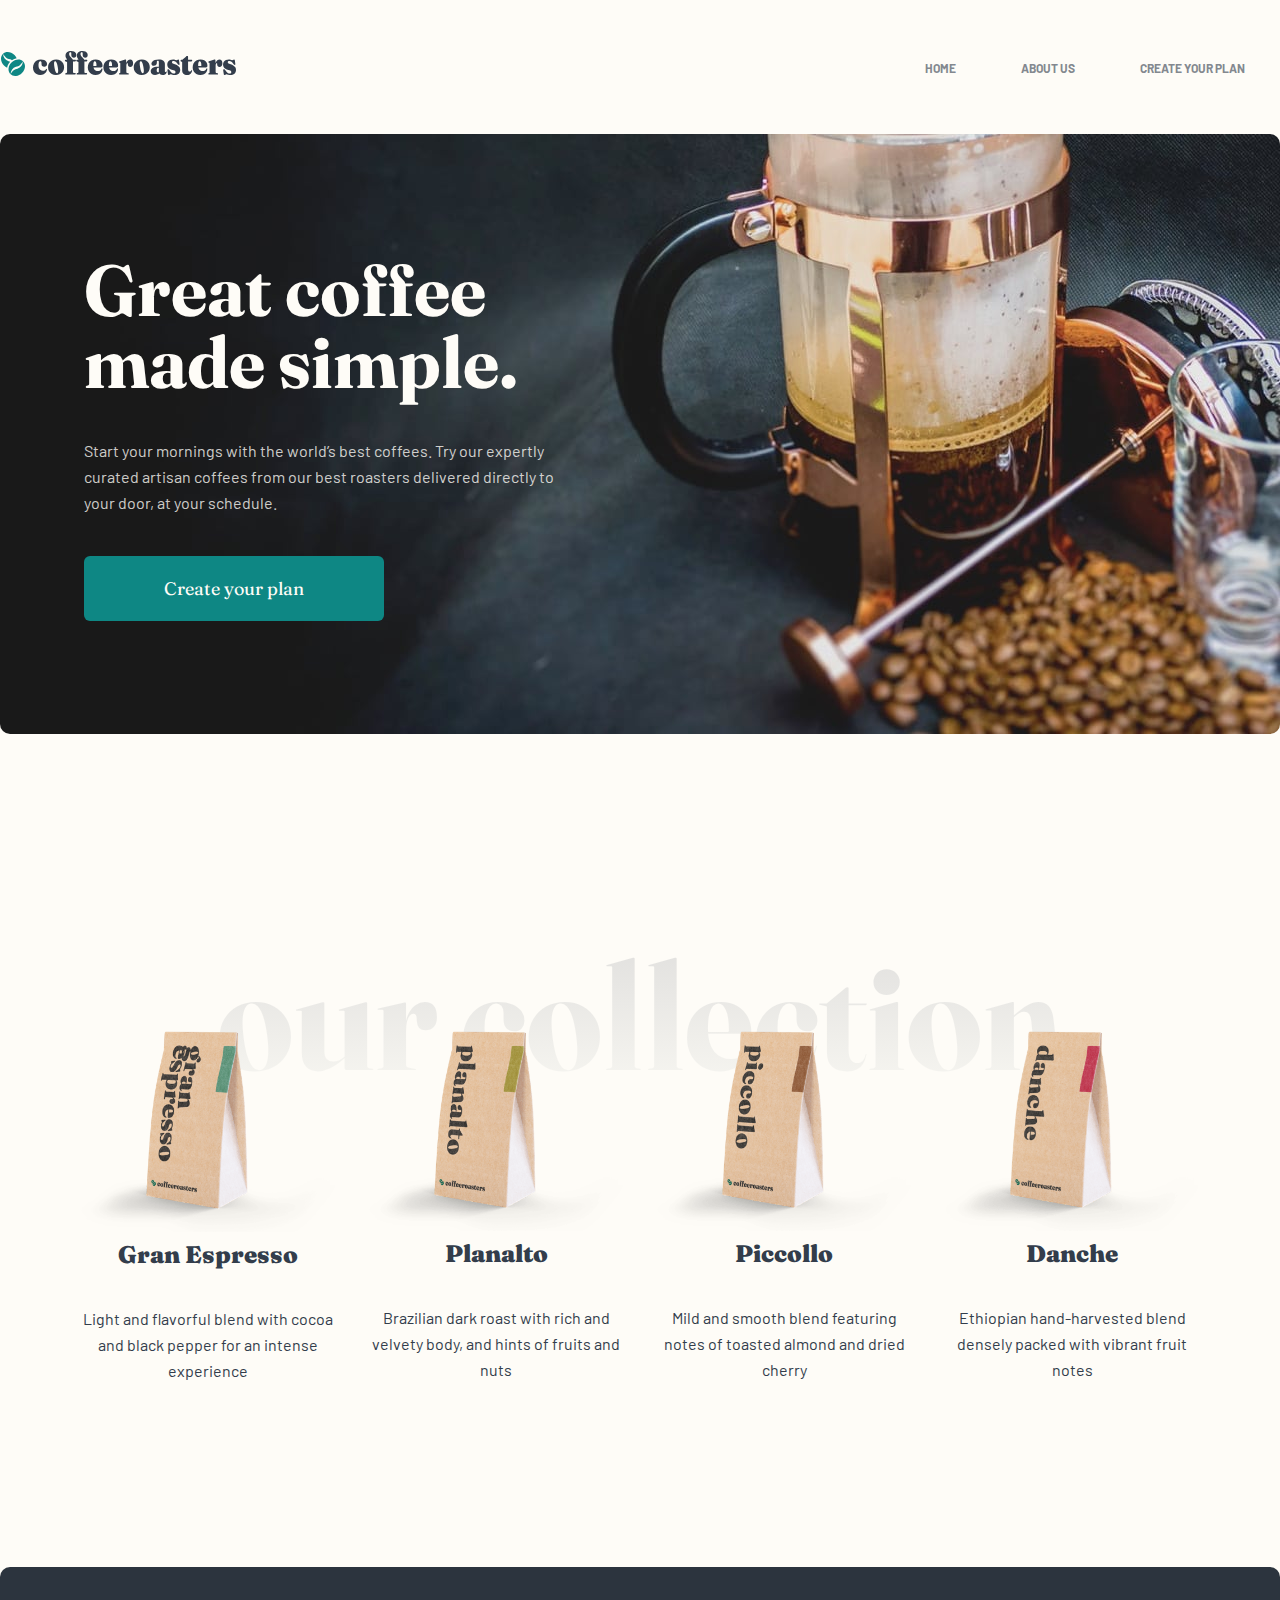
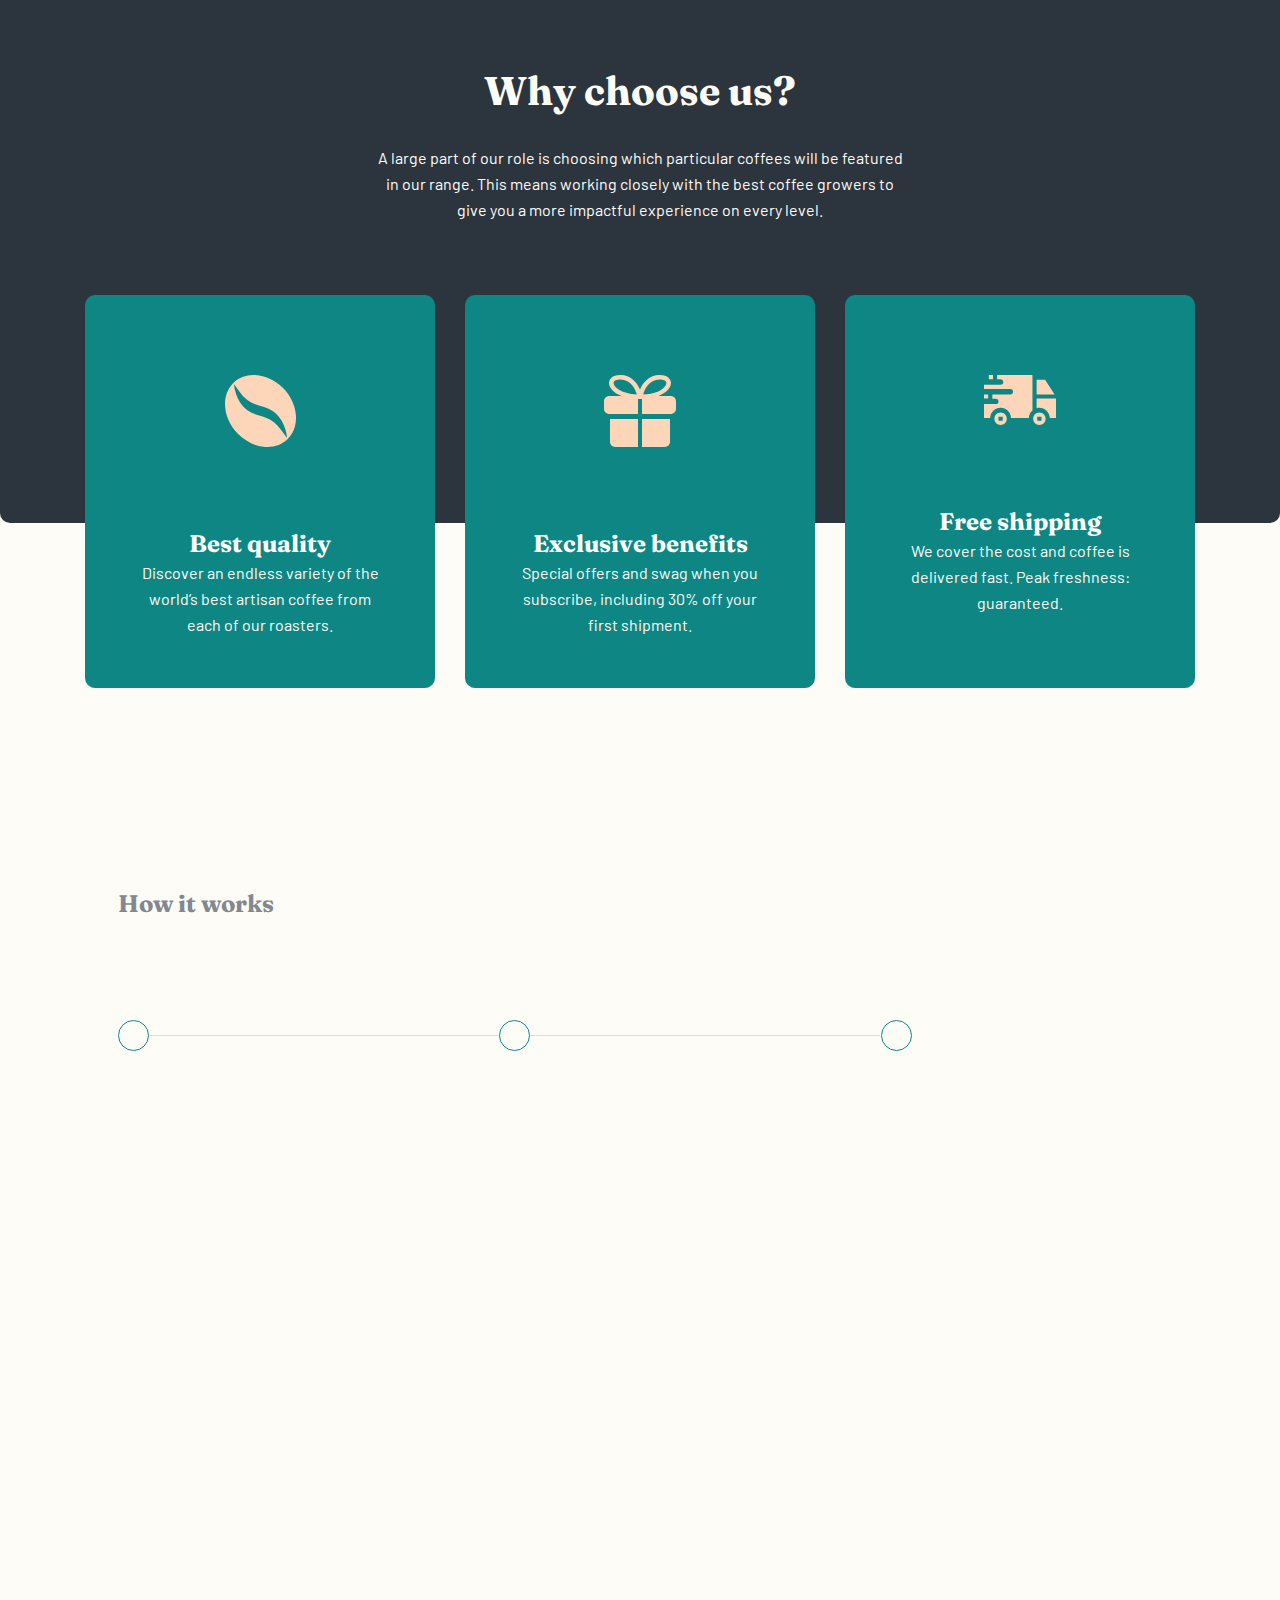
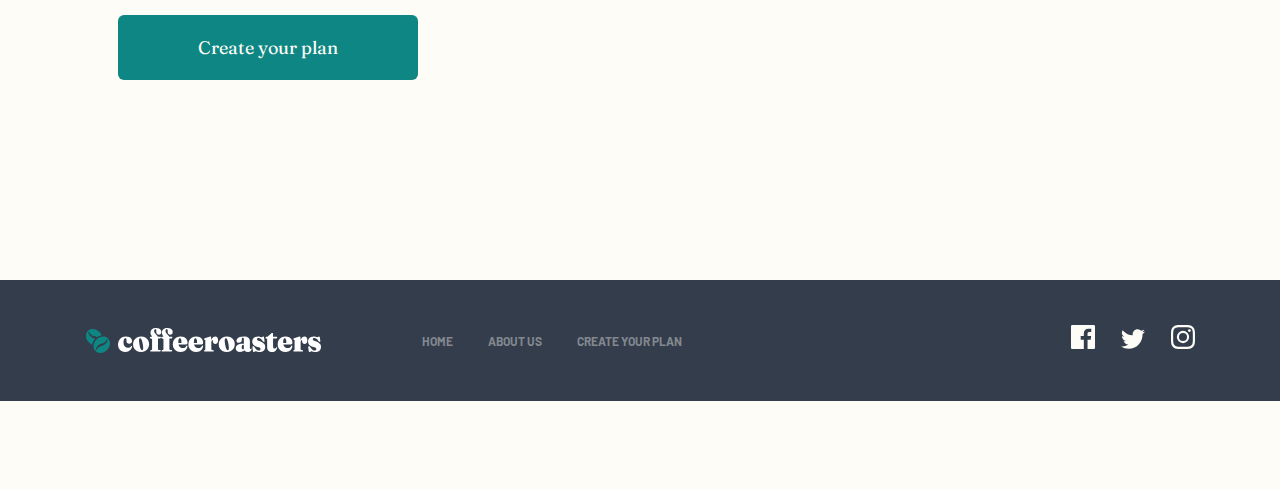
==== index.html @ 11b222bc "convert to sass, add mobile menu" ====
<!DOCTYPE html>
<html lang="en">
  <head>
    <meta charset="UTF-8" />
    <meta name="viewport" content="width=device-width, initial-scale=1.0" />

    <link
      rel="icon"
      type="image/png"
      sizes="32x32"
      href="./assets/favicon-32x32.png"
    />
    <link rel="stylesheet" href="./css/style.css" />
    <link rel="preconnect" href="https://fonts.gstatic.com" />
    <link
      href="https://fonts.googleapis.com/css2?family=Barlow:ital,wght@0,400;0,700;1,400;1,700&family=Fraunces:wght@900&display=swap"
      rel="stylesheet"
    />
    <link href="https://unpkg.com/aos@2.3.1/dist/aos.css" rel="stylesheet">
    <title>Frontend Mentor | Coffeeroasters subscription site</title>
  </head>
  <body>
    <header>
      <div class="container">
        <div class="logo">
          <a href="./index.html"
            ><img src="assets/shared/desktop/logo.svg"
          /></a>
        </div>
        <button class="menu-toggle" role="button" aria-pressed="false"></button>
        <nav>
          <div class="nav-content">
          <ul>
            <li><a href="./index.html">Home</a></li>
            <li><a href="./about.html">About Us</a></li>
            <li><a href="./plan.html">Create Your Plan</a></li>
          </ul>
        </div>
        </nav>
      </div>
    </header>
    <div class="container">
      <section id="home-hero" class="hero">
        <picture>
          <source
            srcset="./assets/home/mobile/image-hero-coffeepress.jpg"
            media="(max-width: 600px)"
          />
          <source
            srcset="./assets/home/tablet/image-hero-coffeepress.jpg"
            media="(max-width: 800px)"
          />
          <img
            src="./assets/home/desktop/image-hero-coffeepress.jpg"
            alt="Coffeepress"
          />
        </picture>
        <div class="caption">
          <h1>Great coffee made simple.</h1>
          <p>
            Start your mornings with the world’s best coffees. Try our expertly
            curated artisan coffees from our best roasters delivered directly to
            your door, at your schedule.
          </p>
          <button>Create your plan</button>
        </div>
      </section>

      <section id="our-collection">
        <div class="container">
        <div class="coffeewrap">
          <h2>Our collection</h2>

        <div class="coffee">
          <img
            src="./assets/home/desktop/image-gran-espresso.png"
            alt="Gran Espresso"
          />
          <h3>Gran Espresso</h3>
          <p>
            <p></p>Light and flavorful blend with cocoa and black pepper for an intense
            experience
          </p>
        </div>
        <div class="coffee">
          <img src="./assets/home/desktop/image-planalto.png" alt="Planalto" />
          <h3>Planalto</h3>
          <p>
            <p>Brazilian dark roast with rich and velvety body, and hints of fruits
            and nuts</p>
          </p>
        </div>
        <div class="coffee">
          <img src="./assets/home/desktop/image-piccollo.png" alt="Piccollo" />
          <h3>Piccollo</h3>
          <p>Mild and smooth blend featuring notes of toasted almond and dried
            cherry</p>
        </div>
        <div class="coffee">
          <img src="./assets/home/desktop/image-danche.png" alt="Danche" />
          <h3>Danche</h3>
          <p>Ethiopian hand-harvested blend densely packed with vibrant
            fruit notes</p>
        </div>
      </div>
      </div>
      </section>

      <section id="why-choose-us">
        <div class="choose-bg">
        <h2>Why choose us?</h2>
        <p>A large part of our role is choosing which
          particular coffees will be featured in our range. This means working closely
          with the best coffee growers to give you a more impactful experience on
          every level.</p>
        </div>
          <div id="choose-boxes">
            <div class="box">
              <img src="./assets/home/desktop/icon-coffee-bean.svg" alt="Best quality">
              <div class="content-box">
              <h3>Best quality</h3>
              <p>Discover an endless variety of the world’s best
                artisan coffee from each of our roasters.</p>
              </div>

            </div>
            <div class="box">
              <img src="./assets/home/desktop/icon-gift.svg" alt="Exclusive benefits">
              <div class="content-box">
              <h3>Exclusive benefits</h3>
              <p>Special offers
                and swag when you subscribe, including 30% off your first shipment.</p>
              </div>
            </div>
            <div class="box">
              <img src="./assets/home/desktop/icon-truck.svg" alt="Free
              shipping">
              <div class="content-box">
              <h3>Free
                shipping</h3>
              <p>We cover the cost and coffee is delivered fast. Peak freshness:
                guaranteed.</p>
              </div>
            </div>
          </div>
      </section>

      <section id="how-it-works">
        <h4>How it works</h4>

        <div id="line-with-dots">
          <div class="dot"></div>
          <div class="dot"></div>
          <div class="dot"></div>
        </div>
        <div class="how-box" data-aos="fade-up"
        data-aos-duration="1000" data-aos-delay="600" data-aos-anchor="#how-it-works" data-aos-anchor-placement="top-bottom">
          <span class="step-num">01</span>
          <h3>Pick your coffee</h3>
          <p>Select from our evolving range
            of artisan coffees. Our beans are ethically sourced and we pay fair prices
            for them. There are new coffees in all profiles every month for you to try
            out.</p>
        </div>
        <div class="how-box" data-aos="fade-up"
        data-aos-duration="1000" data-aos-delay="900" data-aos-anchor="#how-it-works" data-aos-anchor-placement="top-bottom">
          <span class="step-num">02</span>
          <h3>Choose the frequency</h3>
          <p>Customize your order frequency, quantity, even
            your roast style and grind type. Pause, skip or cancel your subscription
            with no commitment through our online portal.</p>
        </div>
        <div class="how-box" data-aos="fade-up"
        data-aos-duration="1000" data-aos-delay="1200" data-aos-anchor="#how-it-works" data-aos-anchor-placement="top-bottom">
          <span class="step-num">03</span>
          <h3>Receive and enjoy!</h3>
          <p>We ship
            your package within 48 hours, freshly roasted. Sit back and enjoy
            award-winning world-class coffees curated to provide a distinct tasting
            experience. 3</p>
        </div>
        <div class="button-row">        
          <button>Create your plan</button>
        </div>
      </section>
    </div>

    <div class="container">
    <footer>
      <img src="./assets/shared/desktop/logo-footer.svg" class="logo" alt="Logo">

      <nav>
        <ul>
          <li><a href="./index.html">Home</a></li>
          <li><a href="./about.html">About Us</a></li>
          <li><a href="./plan.html">Create Your Plan</a></li>
        </ul>
      </nav>

      <div class="social">
        <a href="#"><svg xmlns="http://www.w3.org/2000/svg" width="24" height="24" class="social-img facebook"><path fill="#FEFCF7" d="M22.675 0H1.325C.593 0 0 .593 0 1.325v21.351C0 23.407.593 24 1.325 24H12.82v-9.294H9.692v-3.622h3.128V8.413c0-3.1 1.893-4.788 4.659-4.788 1.325 0 2.463.099 2.795.143v3.24l-1.918.001c-1.504 0-1.795.715-1.795 1.763v2.313h3.587l-.467 3.622h-3.12V24h6.116c.73 0 1.323-.593 1.323-1.325V1.325C24 .593 23.407 0 22.675 0z"/></svg></a>

        <a href="#"><svg xmlns="http://www.w3.org/2000/svg" width="24" height="20" class="social-img twitter"><path fill="#FEFCF7" d="M24 2.557a9.83 9.83 0 01-2.828.775A4.932 4.932 0 0023.337.608a9.864 9.864 0 01-3.127 1.195A4.916 4.916 0 0016.616.248c-3.179 0-5.515 2.966-4.797 6.045A13.978 13.978 0 011.671 1.149a4.93 4.93 0 001.523 6.574 4.903 4.903 0 01-2.229-.616c-.054 2.281 1.581 4.415 3.949 4.89a4.935 4.935 0 01-2.224.084 4.928 4.928 0 004.6 3.419A9.9 9.9 0 010 17.54a13.94 13.94 0 007.548 2.212c9.142 0 14.307-7.721 13.995-14.646A10.025 10.025 0 0024 2.557z"/></svg></a>

        <a href=""><svg xmlns="http://www.w3.org/2000/svg" width="24" height="24" class="social-img instagram"><path fill="#FEFCF7" d="M12 2.163c3.204 0 3.584.012 4.85.07 3.252.148 4.771 1.691 4.919 4.919.058 1.265.069 1.645.069 4.849 0 3.205-.012 3.584-.069 4.849-.149 3.225-1.664 4.771-4.919 4.919-1.266.058-1.644.07-4.85.07-3.204 0-3.584-.012-4.849-.07-3.26-.149-4.771-1.699-4.919-4.92-.058-1.265-.07-1.644-.07-4.849 0-3.204.013-3.583.07-4.849.149-3.227 1.664-4.771 4.919-4.919 1.266-.057 1.645-.069 4.849-.069zM12 0C8.741 0 8.333.014 7.053.072 2.695.272.273 2.69.073 7.052.014 8.333 0 8.741 0 12c0 3.259.014 3.668.072 4.948.2 4.358 2.618 6.78 6.98 6.98C8.333 23.986 8.741 24 12 24c3.259 0 3.668-.014 4.948-.072 4.354-.2 6.782-2.618 6.979-6.98.059-1.28.073-1.689.073-4.948 0-3.259-.014-3.667-.072-4.947-.196-4.354-2.617-6.78-6.979-6.98C15.668.014 15.259 0 12 0zm0 5.838a6.162 6.162 0 100 12.324 6.162 6.162 0 000-12.324zM12 16a4 4 0 110-8 4 4 0 010 8zm6.406-11.845a1.44 1.44 0 100 2.881 1.44 1.44 0 000-2.881z"/></svg></a>
      </div>
    </footer>
    </div>

    <script src="./index.js"></script>
    <script src="https://unpkg.com/aos@2.3.1/dist/aos.js"></script>
    <script>
      AOS.init({
        once: true,
      });
    </script>
  </body>
</html>
---- css/style.css ----
/* COLOURS */
#home-hero {
  display: grid;
  grid-template-columns: 1fr;
  grid-template-rows: 1fr;
  align-items: center;
}

#home-hero h1 {
  margin-bottom: 40px;
}

#home-hero h1,
#home-hero p {
  color: #fefcf7;
}

#home-hero p {
  color: rgba(254, 252, 247, 0.8);
}

#home-hero picture {
  grid-column: 1/-1;
  grid-row: 1/-1;
  max-width: 100%;
}

#home-hero img {
  border-radius: 10px;
  max-width: 100%;
}

#home-hero button {
  margin-top: 40px;
}

#home-hero .caption {
  grid-column: 1/-1;
  grid-row: 1/-1;
  max-width: 50%;
  padding-left: 84px;
  max-width: calc(495px + 84px);
}

#our-collection {
  padding: 200px 0 183px 0;
}

#our-collection h2 {
  text-align: center;
  background-image: linear-gradient(180deg, #e1e0de 0%, #f7f6f1 100%);
  background-size: 100%;
  background-repeat: repeat;
  background-size: 100%;
  -webkit-background-clip: text;
  -webkit-text-fill-color: transparent;
  background-clip: text;
  -moz-text-fill-color: transparent;
  text-transform: lowercase;
  font-size: 150px;
  line-height: 150px;
  grid-column: 1/-1;
  transform: translateY(90px);
  margin-top: -90px;
  z-index: -1;
}

#our-collection .coffeewrap {
  grid-template-columns: repeat(4, minmax(0, 1fr));
  grid-gap: 30px;
  display: grid;
  max-width: 1122px;
  margin: 0 auto;
}

#our-collection .coffee {
  text-align: center;
}

#our-collection .coffee img {
  max-width: 255px;
}

#our-collection .coffee h3 {
  margin-bottom: 35px;
  font-weight: 900;
  font-size: 24px;
  line-height: 32px;
}

#why-choose-us {
  text-align: center;
  color: #fefcf7;
}

#why-choose-us h2 {
  color: #fefcf7;
  line-height: 48px;
  margin-bottom: 30px;
}

#why-choose-us p {
  max-width: 540px;
  margin: 0 auto;
}

#why-choose-us #choose-boxes {
  display: grid;
  grid-template-columns: repeat(3, minmax(0, 1fr));
  grid-gap: 30px;
  text-align: center;
  max-width: 1110px;
  margin: 85px auto 0;
  margin-top: -228px;
  margin-bottom: 200px;
}

#why-choose-us #choose-boxes .box {
  background: #0e8784;
  color: #fefcf7;
  padding: 80px 48px 50px 48px;
  border-radius: 10px;
}

#why-choose-us #choose-boxes .box img {
  margin-bottom: 74px;
}

#why-choose-us #choose-boxes .box h3 {
  font-size: 24px;
  line-height: 32px;
  color: #fff;
}

#why-choose-us .choose-bg {
  background: #2c343e;
  border-radius: 10px;
  padding: 100px 0 300px 0;
}

#how-it-works,
#line-with-dots {
  display: grid;
  grid-template-columns: repeat(3, minmax(0, 1fr));
  grid-gap: 100px;
  max-width: 1045px;
  width: 100%;
  margin: 0 auto;
}

#how-it-works {
  margin-bottom: 200px;
}

#how-it-works h4 {
  grid-column: 1/-1;
  color: #83888f;
}

#how-it-works .step-num {
  color: #fdd6ba;
  font-size: 72px;
  line-height: 72px;
  font-family: "Fraunces", serif;
  margin-bottom: 50px;
  display: block;
}

#how-it-works .button-row {
  grid-column: 1/-1;
}

#how-it-works .how-box h3 {
  padding-right: 30px;
  margin-bottom: 40px;
}

#how-it-works #line-with-dots {
  grid-column: 1/-1;
  position: relative;
}

#how-it-works #line-with-dots::before {
  position: absolute;
  display: block;
  height: 1px;
  width: 73%;
  background: #fdd6ba;
  content: "";
  top: 15px;
}

#how-it-works #line-with-dots .dot {
  height: 31px;
  width: 31px;
  border: 1px solid #0e8784;
  background: #fefcf7;
  border-radius: 50%;
  z-index: 100;
}

@media only screen and (max-width: 768px) {
  #our-collection h2 {
    font-size: 96px;
    line-height: 96px;
  }
  #our-collection .coffeewrap {
    grid-template-columns: 1fr;
  }
  #our-collection .choose-bg {
    padding: 66px 0 294px 0;
    min-height: 573px;
  }
  #why-choose-us #choose-boxes {
    margin-top: -280px;
    margin-bottom: 200px;
    max-width: 573px;
    margin-left: 60px;
    margin-right: 60px;
    grid-template-columns: 1fr;
  }
  #why-choose-us #choose-boxes .box {
    display: grid;
    grid-template-columns: auto 1fr;
    grid-gap: 55px;
    padding: 45px 70px 40px 70px;
    place-items: center;
  }
  #why-choose-us #choose-boxes .box img {
    margin-bottom: 0;
  }
  #why-choose-us #choose-boxes .box .content-box {
    text-align: left;
  }
  #how-it-works,
  #line-with-dots {
    grid-gap: 21px;
  }
}

@media only screen and (max-width: 600px) {
  #how-it-works {
    grid-template-columns: 1fr;
  }
  #line-with-dots {
    display: none;
  }
  .choose-bg {
    padding: 66px 25px 294px 25px;
    min-height: 900px;
  }
  #choose-boxes {
    margin-top: -587px;
  }
  #choose-boxes .box {
    grid-template-columns: 1fr;
    padding: 66px 35px 48px 35px;
  }
  #choose-boxes .box .content-box {
    text-align: center;
  }
  #our-collection h2 {
    font-size: 40px;
    line-height: 72px;
    background-image: linear-gradient(180deg, #a6a9ac 0%, #d7d8d6 100%);
    transform: unset;
  }
  #home-hero h1 {
    margin-bottom: 27px;
    font-size: 40px;
    line-height: 40px;
    text-align: center;
  }
  #home-hero p {
    font-size: 15px;
    line-height: 25px;
    text-align: center;
  }
  #home-hero .caption {
    padding-left: 0;
    max-width: unset;
    display: flex;
    flex-direction: column;
    align-items: center;
    padding: 0px 22px;
  }
}

* {
  box-sizing: border-box;
  padding: 0;
  margin: 0;
}

body {
  font-family: "Barlow", sans-serif;
  font-weight: 400;
  font-size: 16px;
  line-height: 26px;
  background: #fefcf7;
  color: #333d4b;
}

img {
  max-width: 100%;
}

h1,
h2,
h3,
h4,
h5,
h6 {
  font-family: "Fraunces", serif;
  color: #333d4b;
}

h1 {
  font-size: 72px;
  line-height: 72px;
}

h2 {
  font-size: 40px;
  line-height: 48px;
}

h3 {
  font-size: 32px;
  line-height: 36px;
}

h4 {
  font-size: 24px;
  line-height: 32px;
}

.container {
  max-width: 1280px;
  margin: 0 auto;
}

button {
  background: #0e8784;
  color: #fefcf7;
  border: none;
  font-size: 18px;
  font-family: "Fraunces", serif;
  padding: 21px 80px;
  border-radius: 6px;
  cursor: pointer;
}

button:hover {
  background: #66d2cf;
}

button:disabled {
  background: #e2dedb;
  cursor: disabled;
}

header nav ul,
footer nav ul {
  list-style: none;
  display: flex;
  flex-wrap: wrap;
}

header nav a,
footer nav a {
  text-transform: uppercase;
  text-decoration: none;
  font-family: "Barlow", sans-serif;
  font-weight: 700;
  font-size: 12px;
  color: #83888f;
  margin-right: 35px;
}

header nav a:hover,
footer nav a:hover {
  color: #fff;
}

header .menu-toggle {
  background: transparent;
  padding: 10px;
  display: none;
}

header .menu-toggle::before {
  content: url("../assets/shared/mobile/icon-hamburger.svg");
}

header .menu-toggle.activated::before {
  content: url("../assets/shared/mobile/icon-close.svg");
}

header .container {
  display: flex;
  justify-content: space-between;
  padding: 50px 0;
  flex-wrap: wrap;
  align-items: center;
}

header nav li {
  padding-left: 30px;
}

header nav a:hover {
  color: #333d4b;
}

footer {
  background: #333d4b;
  padding: 45px 85px;
  display: flex;
  flex-wrap: wrap;
  align-items: center;
  margin-bottom: 88px;
}

footer .logo {
  margin-right: 100px;
}

footer nav a:hover {
  color: #fff;
}

footer .social {
  margin-left: auto;
}

footer .social svg {
  margin-left: 23px;
}

footer .social-img:hover path {
  cursor: pointer;
  fill: #fdd6ba;
}

@media only screen and (max-width: 768px) {
  body {
    padding: 0 40px;
  }
  button {
    padding: 21px 30px;
  }
  footer {
    display: grid;
    grid-template-columns: 1fr;
    place-items: center;
    grid-row-gap: 33px;
  }
  footer .logo {
    margin-right: 0;
  }
  footer nav a {
    margin: 0 32px;
  }
  footer .social {
    margin-left: unset;
    margin-top: 33px;
  }
}

@media only screen and (max-width: 600px) {
  body {
    padding: 0 23px;
  }
  header .menu-toggle {
    display: block;
  }
  header nav {
    display: none;
  }
  header nav.activated {
    display: block;
  }
}
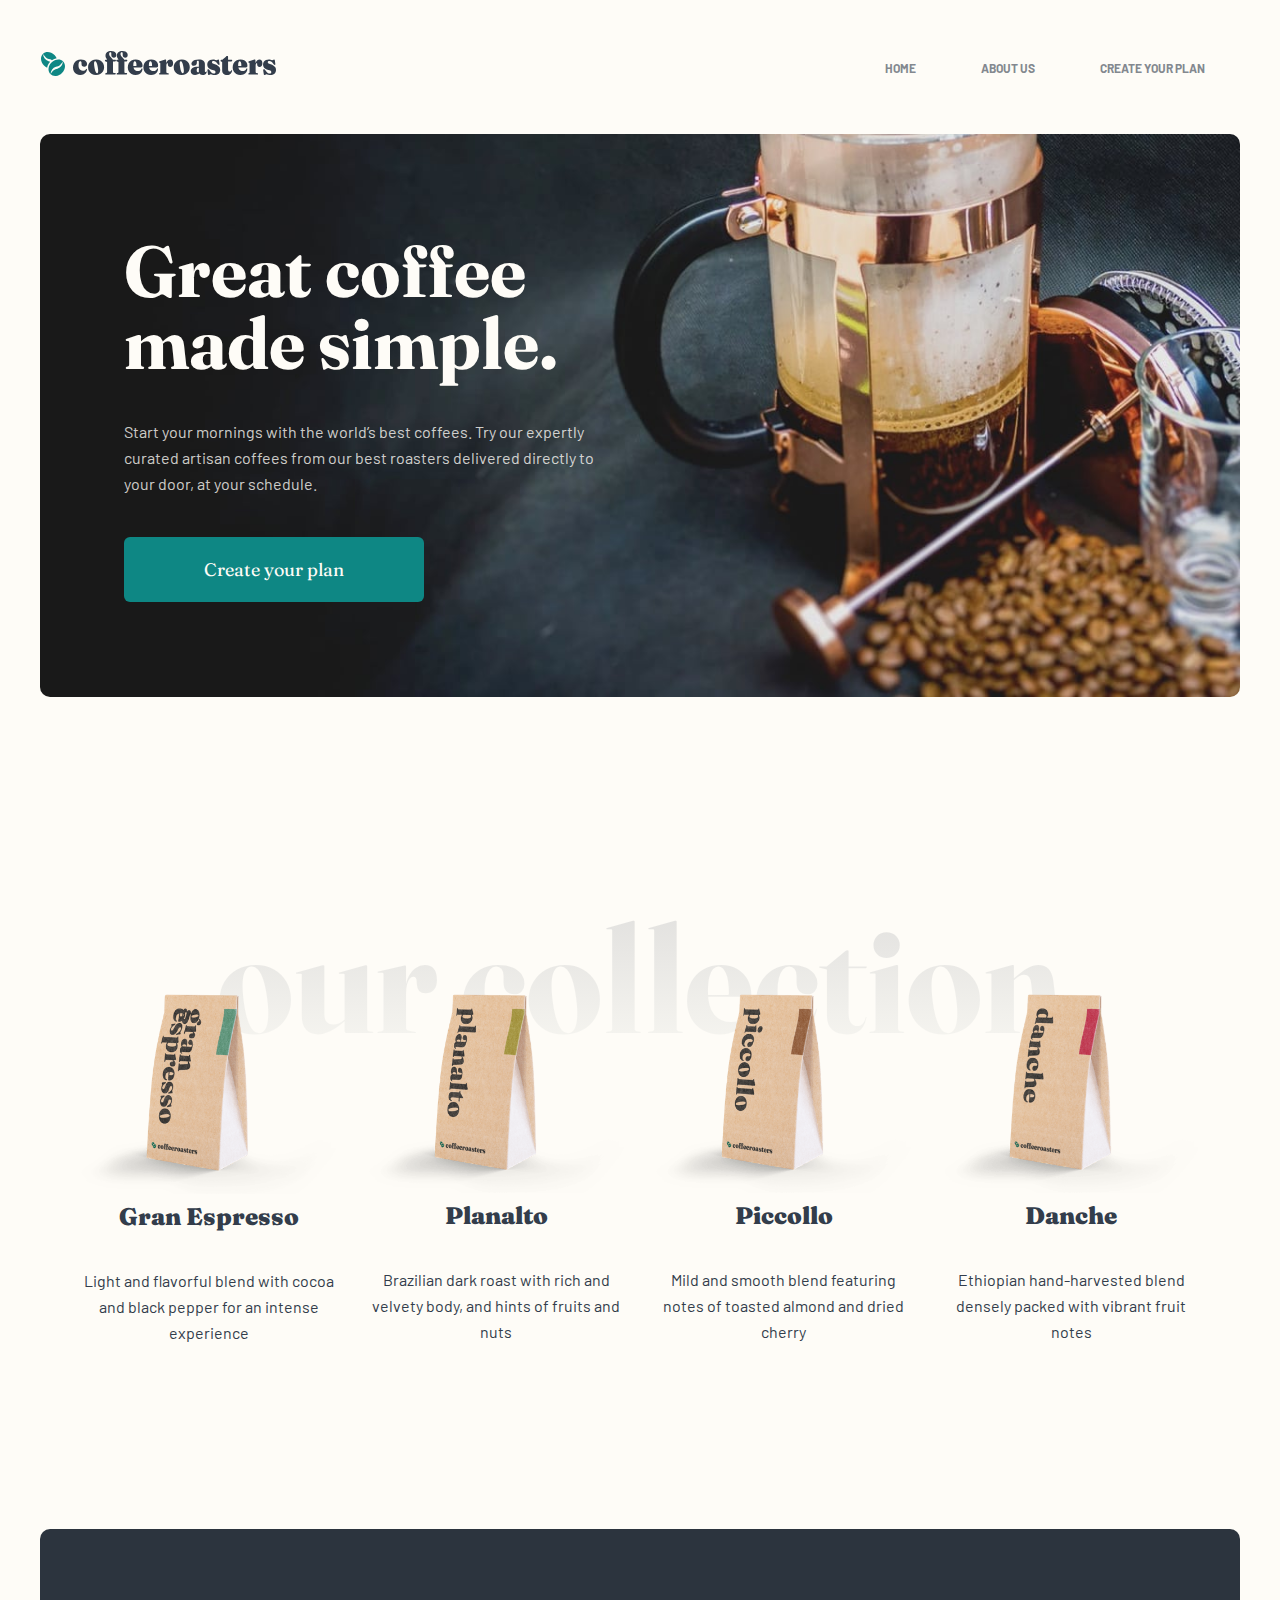
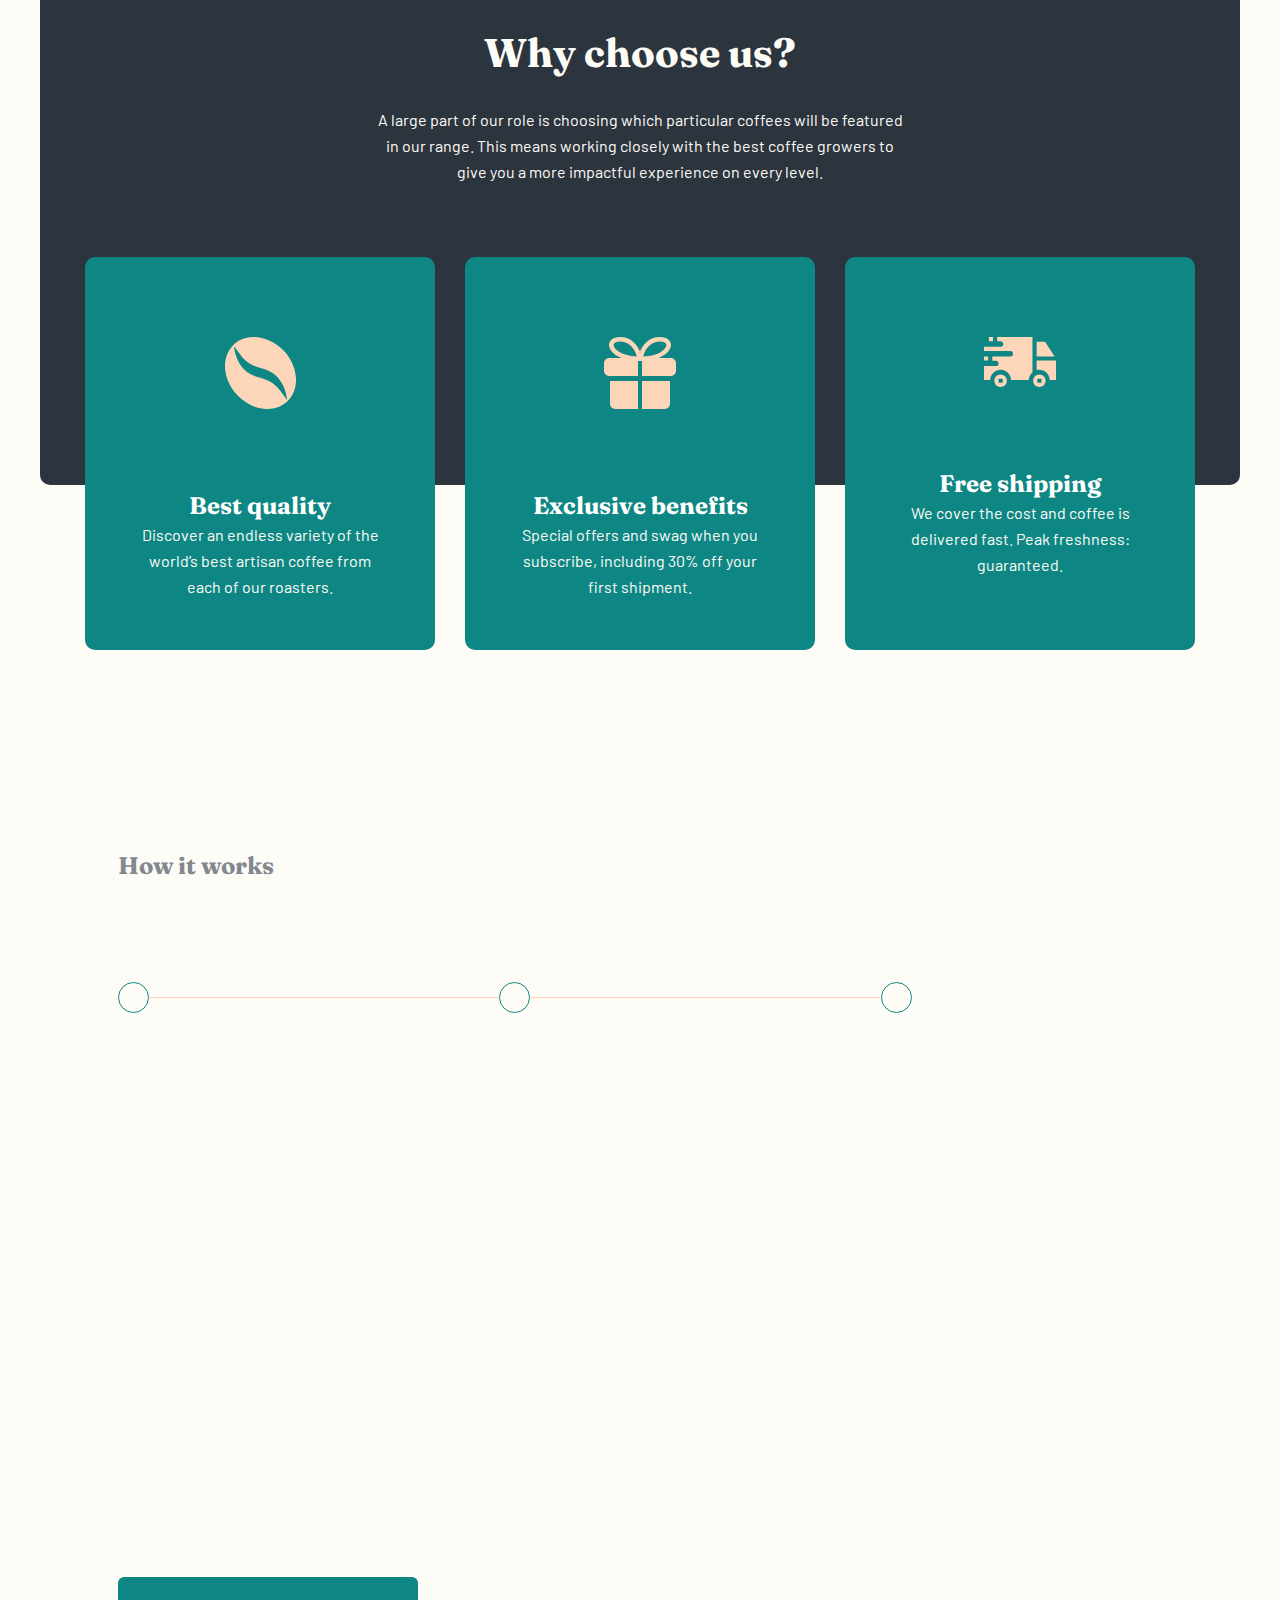
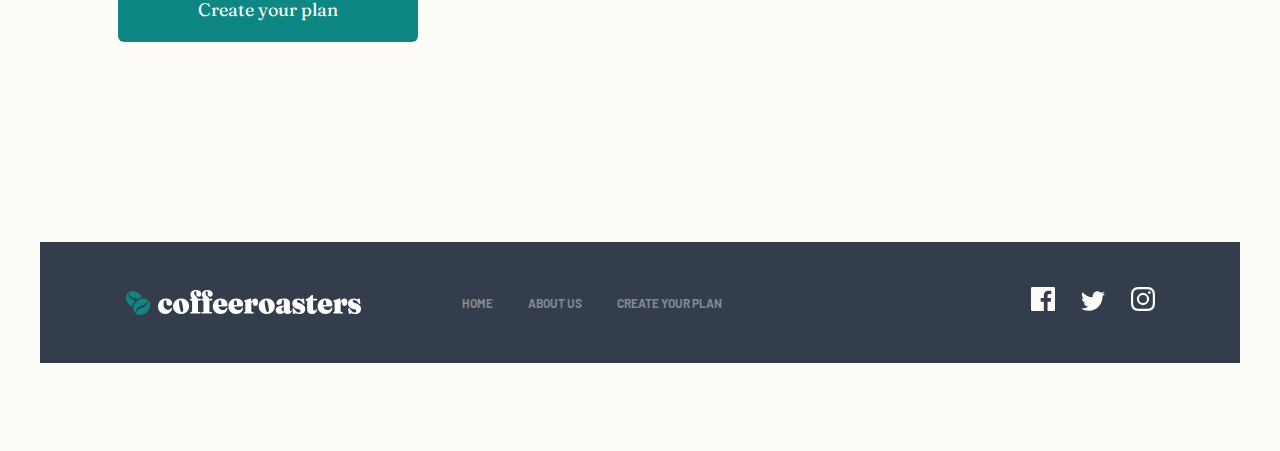
==== commit dcb1a60a: "Make plan page" ====
--- a/index.html
+++ b/index.html
@@ -203,6 +203,7 @@
         <a href="#"><svg xmlns="http://www.w3.org/2000/svg" width="24" height="20" class="social-img twitter"><path fill="#FEFCF7" d="M24 2.557a9.83 9.83 0 01-2.828.775A4.932 4.932 0 0023.337.608a9.864 9.864 0 01-3.127 1.195A4.916 4.916 0 0016.616.248c-3.179 0-5.515 2.966-4.797 6.045A13.978 13.978 0 011.671 1.149a4.93 4.93 0 001.523 6.574 4.903 4.903 0 01-2.229-.616c-.054 2.281 1.581 4.415 3.949 4.89a4.935 4.935 0 01-2.224.084 4.928 4.928 0 004.6 3.419A9.9 9.9 0 010 17.54a13.94 13.94 0 007.548 2.212c9.142 0 14.307-7.721 13.995-14.646A10.025 10.025 0 0024 2.557z"/></svg></a>
 
         <a href=""><svg xmlns="http://www.w3.org/2000/svg" width="24" height="24" class="social-img instagram"><path fill="#FEFCF7" d="M12 2.163c3.204 0 3.584.012 4.85.07 3.252.148 4.771 1.691 4.919 4.919.058 1.265.069 1.645.069 4.849 0 3.205-.012 3.584-.069 4.849-.149 3.225-1.664 4.771-4.919 4.919-1.266.058-1.644.07-4.85.07-3.204 0-3.584-.012-4.849-.07-3.26-.149-4.771-1.699-4.919-4.92-.058-1.265-.07-1.644-.07-4.849 0-3.204.013-3.583.07-4.849.149-3.227 1.664-4.771 4.919-4.919 1.266-.057 1.645-.069 4.849-.069zM12 0C8.741 0 8.333.014 7.053.072 2.695.272.273 2.69.073 7.052.014 8.333 0 8.741 0 12c0 3.259.014 3.668.072 4.948.2 4.358 2.618 6.78 6.98 6.98C8.333 23.986 8.741 24 12 24c3.259 0 3.668-.014 4.948-.072 4.354-.2 6.782-2.618 6.979-6.98.059-1.28.073-1.689.073-4.948 0-3.259-.014-3.667-.072-4.947-.196-4.354-2.617-6.78-6.979-6.98C15.668.014 15.259 0 12 0zm0 5.838a6.162 6.162 0 100 12.324 6.162 6.162 0 000-12.324zM12 16a4 4 0 110-8 4 4 0 010 8zm6.406-11.845a1.44 1.44 0 100 2.881 1.44 1.44 0 000-2.881z"/></svg></a>
+
       </div>
     </footer>
     </div>
--- a/css/style.css
+++ b/css/style.css
@@ -1,4 +1,3 @@
-/* COLOURS */
 #home-hero {
   display: grid;
   grid-template-columns: 1fr;
@@ -199,7 +198,22 @@
   z-index: 100;
 }
 
-@media only screen and (max-width: 768px) {
+@media only screen and (max-width: 1029px) {
+  #home-hero h1 {
+    margin-bottom: 24px;
+    font-size: 48px;
+    line-height: 48px;
+  }
+  #home-hero p {
+    font-size: 15px;
+    line-height: 25px;
+  }
+  #home-hero .caption {
+    padding-left: 60px;
+    display: flex;
+    flex-direction: column;
+    align-items: start;
+  }
   #our-collection h2 {
     font-size: 96px;
     line-height: 96px;
@@ -238,7 +252,7 @@
   }
 }
 
-@media only screen and (max-width: 600px) {
+@media only screen and (max-width: 705px) {
   #how-it-works {
     grid-template-columns: 1fr;
   }
@@ -277,13 +291,145 @@
     text-align: center;
   }
   #home-hero .caption {
-    padding-left: 0;
     max-width: unset;
     display: flex;
     flex-direction: column;
     align-items: center;
     padding: 0px 22px;
   }
+}
+
+#how-it-works.plan {
+  background: #333d4b;
+  max-width: none;
+  padding: 100px 150px 100px 85px;
+}
+
+#how-it-works.plan h3 {
+  color: #fff;
+}
+
+#how-it-works.plan p {
+  color: #fefcf7;
+}
+
+#how-it-works.plan #line-with-dots .dot {
+  background: transparent;
+}
+
+#how-it-works.plan #line-with-dots::before {
+  left: 15px;
+}
+
+.sub-menu ul {
+  list-style-type: none;
+  font-family: "Fraunces", serif;
+}
+
+.sub-menu li {
+  padding: 30px 0;
+  border-bottom: 1px solid rgba(131, 136, 143, 0.25);
+  font-weight: 800;
+  font-size: 24px;
+  color: rgba(51, 61, 75, 0.4);
+  cursor: pointer;
+}
+
+.sub-menu li.active {
+  color: #333d4b;
+}
+
+.sub-menu li:first-child {
+  padding-top: 0;
+}
+
+.sub-menu li:last-child {
+  border-bottom: none;
+}
+
+.sub-menu .num {
+  font-weight: 400;
+  color: rgba(131, 136, 143, 0.4);
+}
+
+.sub-menu li.active .num {
+  color: #0e8784;
+}
+
+.subscription {
+  max-width: 1110px;
+  margin: 0 auto;
+  display: grid;
+  grid-template-columns: 255px auto;
+  grid-gap: 125px;
+}
+
+.accordion {
+  width: 100%;
+  text-align: left;
+  padding: 0 0 21px 0;
+  border-radius: 0;
+  font-size: 40px;
+  background: transparent;
+  color: #83888f;
+  display: flex;
+  align-items: center;
+}
+
+.accordion:hover {
+  background: transparent;
+  color: #83888f;
+}
+
+.accordion::after {
+  content: url("../assets/plan/desktop/icon-arrow.svg");
+  display: block;
+  width: 18px;
+  height: 12px;
+  margin-left: auto;
+}
+
+.accordion.active::after {
+  transform: rotate(180deg);
+}
+
+.accordion.disabled {
+  cursor: not-allowed;
+}
+
+.panel {
+  grid-template-columns: repeat(3, 1fr);
+  grid-gap: 23px;
+  display: none;
+  overflow: hidden;
+}
+
+.panel.active {
+  display: grid;
+}
+
+.option {
+  background: #f4f1eb;
+  padding: 37px 28px 90px 28px;
+  border-radius: 8px;
+  cursor: pointer;
+}
+
+.option.selected {
+  background: #0e8784;
+}
+
+.option.selected h4,
+.option.selected p {
+  color: #fefcf7;
+}
+
+.option h4 {
+  margin-bottom: 30px;
+}
+
+.accordian-wrap {
+  margin-bottom: 100px;
 }
 
 * {
@@ -383,6 +529,13 @@
   color: #fff;
 }
 
+header.activated {
+  height: 100vh;
+  position: fixed;
+  background: linear-gradient(#fefcf7, #fefcf7 50%, transparent);
+  left: 0;
+}
+
 header .menu-toggle {
   background: transparent;
   padding: 10px;
@@ -400,7 +553,8 @@
 header .container {
   display: flex;
   justify-content: space-between;
-  padding: 50px 0;
+  padding-top: 50px;
+  padding-bottom: 50px;
   flex-wrap: wrap;
   align-items: center;
 }
@@ -443,10 +597,61 @@
   fill: #fdd6ba;
 }
 
-@media only screen and (max-width: 768px) {
-  body {
+#plan-hero,
+#about-hero {
+  display: grid;
+  grid-template-columns: 1fr;
+  grid-template-rows: 1fr;
+  align-items: center;
+  margin-bottom: 168px;
+}
+
+#plan-hero h1,
+#about-hero h1 {
+  margin-bottom: 40px;
+}
+
+#plan-hero h1,
+#plan-hero p,
+#about-hero h1,
+#about-hero p {
+  color: #fefcf7;
+}
+
+#plan-hero p,
+#about-hero p {
+  color: rgba(254, 252, 247, 0.8);
+}
+
+#plan-hero picture,
+#about-hero picture {
+  grid-column: 1/-1;
+  grid-row: 1/-1;
+  max-width: 100%;
+}
+
+#plan-hero img,
+#about-hero img {
+  border-radius: 10px;
+  max-width: 100%;
+}
+
+#plan-hero .caption,
+#about-hero .caption {
+  grid-column: 1/-1;
+  grid-row: 1/-1;
+  max-width: 50%;
+  padding-left: 84px;
+  max-width: calc(495px + 84px);
+}
+
+@media only screen and (max-width: 1280px) {
+  .container {
     padding: 0 40px;
   }
+}
+
+@media only screen and (max-width: 1029px) {
   button {
     padding: 21px 30px;
   }
@@ -468,8 +673,8 @@
   }
 }
 
-@media only screen and (max-width: 600px) {
-  body {
+@media only screen and (max-width: 705px) {
+  .container {
     padding: 0 23px;
   }
   header .menu-toggle {
@@ -480,5 +685,18 @@
   }
   header nav.activated {
     display: block;
-  }
-}
+    margin-top: 88px;
+  }
+  header nav li {
+    width: 100%;
+    text-align: center;
+    margin-bottom: 45px;
+  }
+  header nav a {
+    font-family: "Fraunces", serif;
+    color: #333d4b;
+    font-size: 24px;
+    line-height: 32px;
+    text-transform: none;
+  }
+}
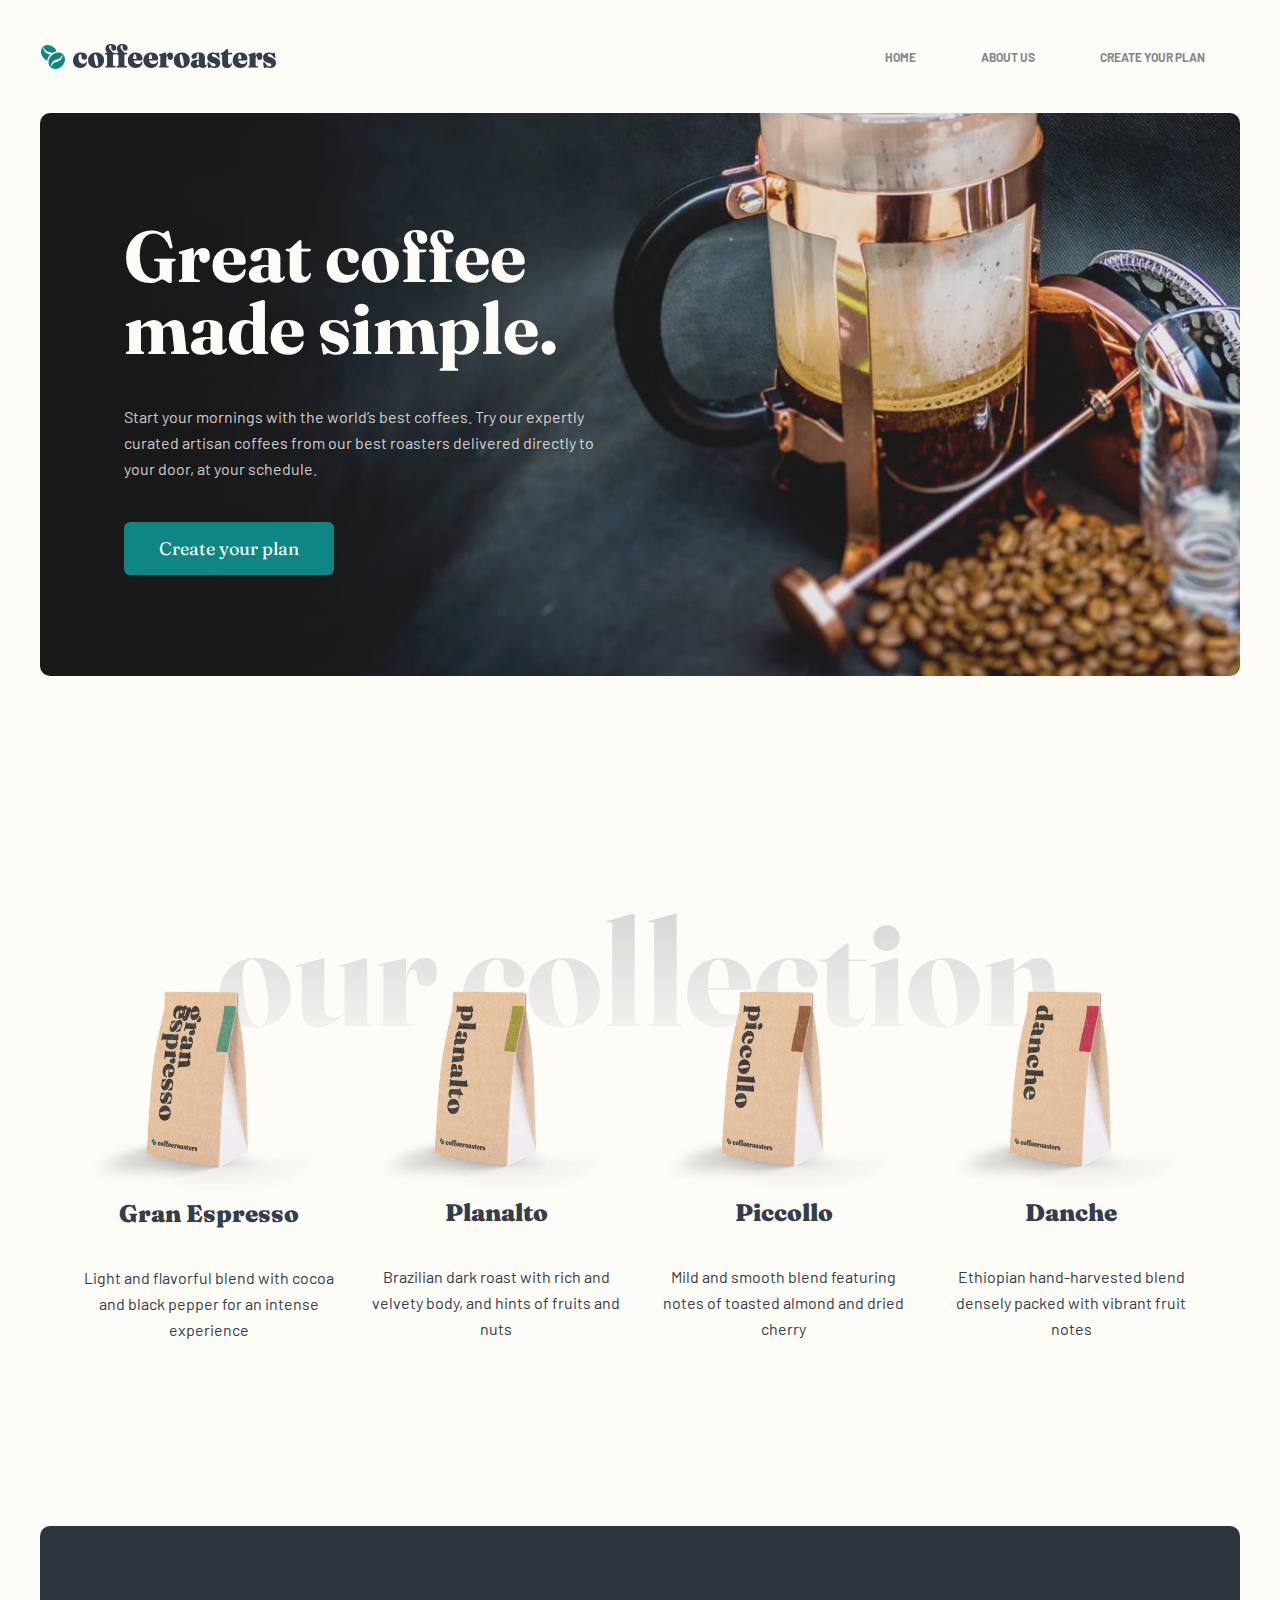
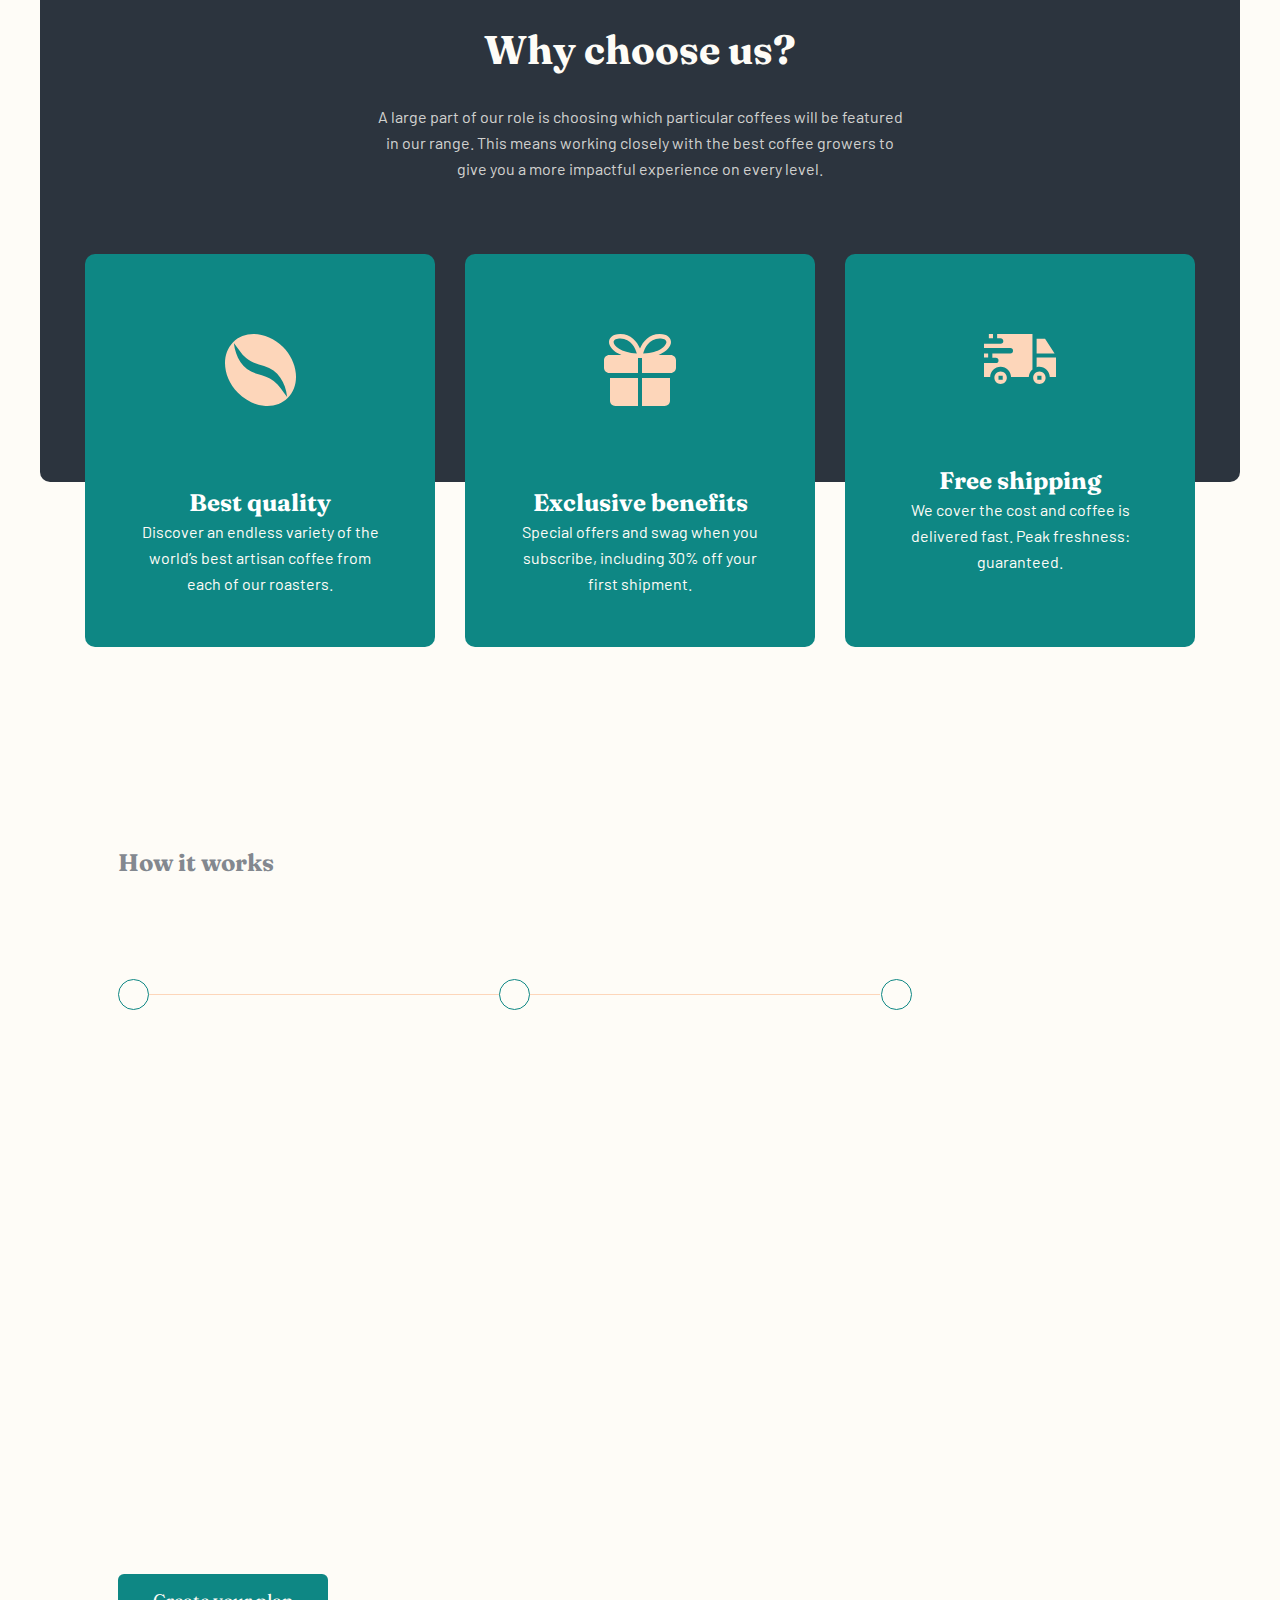
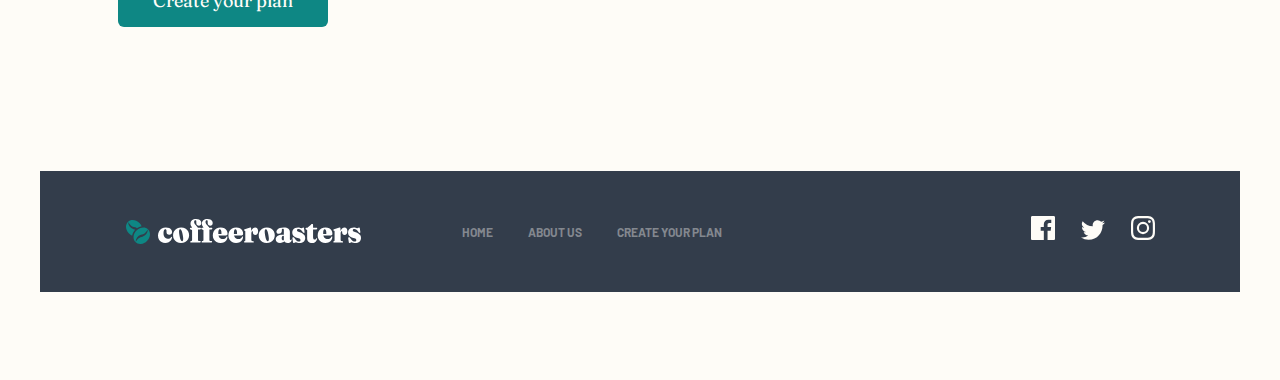
==== commit bf79a029: "CSS tweaks" ====
--- a/index.html
+++ b/index.html
@@ -62,7 +62,7 @@
             curated artisan coffees from our best roasters delivered directly to
             your door, at your schedule.
           </p>
-          <button>Create your plan</button>
+          <a href="./plan.html"><button>Create your plan</button></a>
         </div>
       </section>
 
@@ -180,7 +180,7 @@
             experience. 3</p>
         </div>
         <div class="button-row">        
-          <button>Create your plan</button>
+          <a href="./plan.html"><button>Create your plan</button></a>
         </div>
       </section>
     </div>
--- a/css/style.css
+++ b/css/style.css
@@ -42,12 +42,12 @@
 }
 
 #our-collection {
-  padding: 200px 0 183px 0;
+  padding: 214px 0 183px 0;
 }
 
 #our-collection h2 {
   text-align: center;
-  background-image: linear-gradient(180deg, #e1e0de 0%, #f7f6f1 100%);
+  background-image: linear-gradient(180deg, #d4d4d4 0%, #F6F5F1 100%);
   background-size: 100%;
   background-repeat: repeat;
   background-size: 100%;
@@ -59,8 +59,7 @@
   font-size: 150px;
   line-height: 150px;
   grid-column: 1/-1;
-  transform: translateY(90px);
-  margin-top: -90px;
+  margin-bottom: -86px;
   z-index: -1;
 }
 
@@ -89,7 +88,7 @@
 
 #why-choose-us {
   text-align: center;
-  color: #fefcf7;
+  color: rgba(254, 252, 247, 0.8);
 }
 
 #why-choose-us h2 {
@@ -148,7 +147,7 @@
 }
 
 #how-it-works {
-  margin-bottom: 200px;
+  margin-bottom: 144px;
 }
 
 #how-it-works h4 {
@@ -259,25 +258,38 @@
   #line-with-dots {
     display: none;
   }
-  .choose-bg {
+  #why-choose-us .choose-bg {
     padding: 66px 25px 294px 25px;
     min-height: 900px;
   }
-  #choose-boxes {
-    margin-top: -587px;
-  }
-  #choose-boxes .box {
+  #why-choose-us #choose-boxes {
+    margin-top: -569px;
+    max-width: none;
+    margin-left: 25px;
+    margin-right: 25px;
+  }
+  #why-choose-us #choose-boxes .box {
     grid-template-columns: 1fr;
     padding: 66px 35px 48px 35px;
   }
-  #choose-boxes .box .content-box {
+  #why-choose-us #choose-boxes .box .content-box {
     text-align: center;
+  }
+  #our-collection {
+    padding-top: 140px;
+  }
+  #our-collection .container {
+    padding: 0;
   }
   #our-collection h2 {
     font-size: 40px;
     line-height: 72px;
     background-image: linear-gradient(180deg, #a6a9ac 0%, #d7d8d6 100%);
     transform: unset;
+    margin-bottom: 0;
+  }
+  #our-collection .coffee h3 {
+    margin-bottom: 12px;
   }
   #home-hero h1 {
     margin-bottom: 27px;
@@ -299,10 +311,142 @@
   }
 }
 
+#our-commitment {
+  display: grid;
+  grid-template-columns: auto 1fr;
+  grid-column-gap: 124px;
+  padding: 0 84px;
+  align-items: center;
+  color: rgba(51, 61, 75, 0.8);
+}
+
+#our-commitment h2 {
+  margin-bottom: 50px;
+}
+
+#our-commitment img {
+  border-radius: 8px;
+}
+
+#uncompromising-quality {
+  padding: 92px 84px 20px 84px;
+  display: grid;
+  grid-template-columns: 1fr auto;
+  grid-column-gap: 124px;
+  background: #2c343e;
+  border-radius: 10px;
+  margin-top: 250px;
+}
+
+#uncompromising-quality h2 {
+  color: #fff;
+  margin-bottom: 30px;
+}
+
+#uncompromising-quality p {
+  color: rgba(254, 252, 247, 0.8);
+}
+
+#uncompromising-quality #quality-image img {
+  display: block;
+  transition: tran;
+  transform: translateY(calc((88px + 92px) * -1));
+  margin-bottom: calc((88px + 20px) * -1);
+  border-radius: 8px;
+}
+
+#headquarters {
+  display: grid;
+  grid-template-columns: repeat(3, 1fr);
+  grid-column-gap: 22px;
+  margin-top: 174px;
+  margin-bottom: 112px;
+}
+
+#headquarters h4 {
+  grid-column: 1/-1;
+  color: #83888f;
+  margin-bottom: 74px;
+}
+
+#headquarters h3 {
+  margin-bottom: 30px;
+}
+
+#headquarters #location img {
+  height: 50px;
+  margin-bottom: 50px;
+}
+
+@media only screen and (max-width: 1029px) {
+  #our-commitment {
+    grid-column-gap: 69px;
+    padding: 0px;
+  }
+  #uncompromising-quality {
+    padding: 0px;
+    grid-template-columns: 1fr;
+  }
+  #uncompromising-quality #quality-image {
+    order: -1;
+    display: flex;
+    justify-content: center;
+  }
+  #uncompromising-quality #quality-image img {
+    transform: translateY(-160px);
+    margin-bottom: -85px;
+    order: -1;
+  }
+  #uncompromising-quality #quality-text {
+    padding: 0 55px;
+    margin: 0 auto;
+    text-align: center;
+    margin-bottom: 68px;
+  }
+}
+
+@media only screen and (max-width: 705px) {
+  #our-commitment {
+    grid-template-columns: 1fr;
+    grid-row-gap: 40px;
+    text-align: center;
+  }
+  #commitment-img {
+    display: flex;
+    justify-content: center;
+  }
+  #uncompromising-quality {
+    padding-top: 82px;
+  }
+  #uncompromising-quality h2 {
+    font-size: 28px;
+    line-height: 28px;
+  }
+  #uncompromising-quality #quality-text {
+    padding: 0 23px;
+  }
+  #uncompromising-quality #quality-image {
+    max-width: 85%;
+    margin: 0 auto;
+  }
+  #headquarters {
+    grid-template-columns: 1fr;
+    grid-row-gap: 70px;
+    margin-top: 174px;
+    margin-bottom: 112px;
+    text-align: center;
+  }
+  #headquarters h3 {
+    font-size: 28px;
+    line-height: 36px;
+  }
+}
+
 #how-it-works.plan {
-  background: #333d4b;
+  background: #2c343e;
   max-width: none;
   padding: 100px 150px 100px 85px;
+  border-radius: 10px;
 }
 
 #how-it-works.plan h3 {
@@ -324,6 +468,8 @@
 .sub-menu ul {
   list-style-type: none;
   font-family: "Fraunces", serif;
+  position: sticky;
+  top: 80px;
 }
 
 .sub-menu li {
@@ -339,6 +485,10 @@
   color: #333d4b;
 }
 
+.sub-menu li.active.num {
+  color: #0e8784;
+}
+
 .sub-menu li:first-child {
   padding-top: 0;
 }
@@ -354,6 +504,10 @@
 
 .sub-menu li.active .num {
   color: #0e8784;
+}
+
+.sub-menu a {
+  text-decoration: none;
 }
 
 .subscription {
@@ -412,7 +566,12 @@
   background: #f4f1eb;
   padding: 37px 28px 90px 28px;
   border-radius: 8px;
+  font-size: 16px;
   cursor: pointer;
+}
+
+.option:hover {
+  background: #fdd6ba;
 }
 
 .option.selected {
@@ -430,6 +589,177 @@
 
 .accordian-wrap {
   margin-bottom: 100px;
+}
+
+#order-summary {
+  background: #22262a;
+  border-radius: 10px;
+  margin-bottom: 40px;
+  padding: 50px 64px;
+  font-size: 24px;
+  color: #fff;
+  font-family: "Fraunces", serif;
+  line-height: 40px;
+}
+
+#order-summary h4 {
+  color: rgba(255, 255, 255, 0.5);
+  font-family: "Barlow", sans-serif;
+  font-size: 16px;
+  font-weight: 400;
+  text-transform: uppercase;
+  margin-bottom: 20px;
+}
+
+#order-summary span.blue {
+  color: #0e8784;
+}
+
+.checkout-modal-outer {
+  position: fixed;
+  top: 0;
+  width: 100vw;
+  height: 100vh;
+  max-width: 100%;
+  background: rgba(0, 0, 0, 0.5);
+  display: grid;
+  place-content: center;
+  opacity: 0;
+  pointer-events: none;
+  transition: all linear 0.3s;
+}
+
+.open {
+  opacity: 1;
+  pointer-events: all;
+}
+
+.checkout-modal-inner {
+  background: #fefcf7;
+  border-radius: 8px;
+  overflow: hidden;
+  max-width: 540px;
+}
+
+.checkout-modal-inner h2 {
+  background: #333d4b;
+  color: #fff;
+  padding: 56px 56px 50px 56px;
+}
+
+.checkout-modal-inner p {
+  color: rgba(51, 61, 75, 0.8);
+}
+
+.checkout-modal-inner .checkout-padding {
+  padding: 56px;
+}
+
+.checkout-modal-inner .row {
+  display: flex;
+  align-items: center;
+  justify-content: space-between;
+  flex-wrap: wrap;
+  margin-top: 50px;
+}
+
+.checkout-modal-inner .price {
+  font-size: 32px;
+  line-height: 36px;
+  font-family: "Fraunces", serif;
+  color: #333d4b;
+}
+
+.checkout-modal-inner .order {
+  margin-bottom: 25px;
+  font-size: 24px;
+  line-height: 40px;
+  font-family: "Fraunces", serif;
+  color: #83888f;
+}
+
+.checkout-modal-inner .blue {
+  color: #0e8784;
+}
+
+.sub-order {
+  display: flex;
+  flex-direction: column;
+  flex-wrap: wrap;
+}
+
+.sub-order button {
+  margin-left: auto;
+}
+
+@media only screen and (max-width: 1029px) {
+  .container.tablet-full-width {
+    max-width: none;
+    padding: 0;
+  }
+  #how-it-works.plan {
+    padding: 95px 40px;
+  }
+  .subscription {
+    grid-template-columns: 1fr;
+  }
+  .subscription .sub-menu {
+    display: none;
+  }
+}
+
+@media only screen and (max-width: 705px) {
+  h1 {
+    font-size: 40px;
+    line-height: 40px;
+  }
+  h3 {
+    font-size: 28px;
+    line-height: 32px;
+  }
+  .panel {
+    grid-template-columns: 1fr;
+  }
+  .option {
+    padding: 30px 25px;
+  }
+  .option h4 {
+    margin-bottom: 14px;
+  }
+  #how-it-works.plan {
+    text-align: center;
+    grid-row-gap: 65px;
+  }
+  #how-it-works.plan .how-box h3 {
+    padding-right: 0;
+  }
+  .accordion {
+    font-size: 24px;
+    line-height: 28px;
+  }
+  .accordian-wrap {
+    margin-bottom: 95px;
+  }
+  #order-summary {
+    padding: 35px 24px;
+  }
+  .checkout-modal-outer {
+    place-items: center;
+  }
+  .checkout-modal-outer h2 {
+    font-size: 28px;
+    line-height: 32px;
+    padding: 28px 24px 28px 24px;
+  }
+  .checkout-modal-inner {
+    max-width: 90%;
+  }
+  .checkout-modal-inner .order {
+    margin-bottom: 14px;
+  }
+  .sub-order button {
+    margin: 0 auto;
+  }
 }
 
 * {
@@ -492,7 +822,7 @@
   border: none;
   font-size: 18px;
   font-family: "Fraunces", serif;
-  padding: 21px 80px;
+  padding: 15px 35px;
   border-radius: 6px;
   cursor: pointer;
 }
@@ -529,6 +859,10 @@
   color: #fff;
 }
 
+header .logo {
+  max-height: 27px;
+}
+
 header.activated {
   height: 100vh;
   position: fixed;
@@ -553,8 +887,8 @@
 header .container {
   display: flex;
   justify-content: space-between;
-  padding-top: 50px;
-  padding-bottom: 50px;
+  padding-top: 43px;
+  padding-bottom: 43px;
   flex-wrap: wrap;
   align-items: center;
 }
@@ -574,6 +908,7 @@
   flex-wrap: wrap;
   align-items: center;
   margin-bottom: 88px;
+  margin-top: 56px;
 }
 
 footer .logo {
@@ -652,8 +987,9 @@
 }
 
 @media only screen and (max-width: 1029px) {
-  button {
-    padding: 21px 30px;
+  h1 {
+    font-size: 32px;
+    line-height: 40px;
   }
   footer {
     display: grid;
@@ -671,9 +1007,32 @@
     margin-left: unset;
     margin-top: 33px;
   }
+  #plan-hero h1,
+  #about-hero h1 {
+    margin-bottom: 25px;
+  }
+  #plan-hero .caption,
+  #about-hero .caption {
+    padding-left: 84px;
+    max-width: calc(398px + 84px);
+    font-size: 15px;
+    line-height: 25px;
+  }
 }
 
 @media only screen and (max-width: 705px) {
+  body {
+    font-size: 15px;
+    line-height: 25px;
+  }
+  h1 {
+    font-size: 40px;
+    line-height: 40px;
+  }
+  h2 {
+    font-size: 32px;
+    line-height: 48px;
+  }
   .container {
     padding: 0 23px;
   }
@@ -699,4 +1058,31 @@
     line-height: 32px;
     text-transform: none;
   }
-}
+  footer nav ul {
+    justify-content: center;
+  }
+  footer .social {
+    width: 100%;
+    display: flex;
+    justify-content: space-evenly;
+  }
+  footer .social svg {
+    margin-left: 0;
+  }
+  #plan-hero,
+  #about-hero {
+    margin-bottom: 121px;
+  }
+  #plan-hero .caption,
+  #about-hero .caption {
+    padding-left: 23px;
+    padding-right: 23px;
+    max-width: unset;
+    text-align: center;
+  }
+  #plan-hero p,
+  #about-hero p {
+    font-size: 15px;
+    line-height: 25px;
+  }
+}
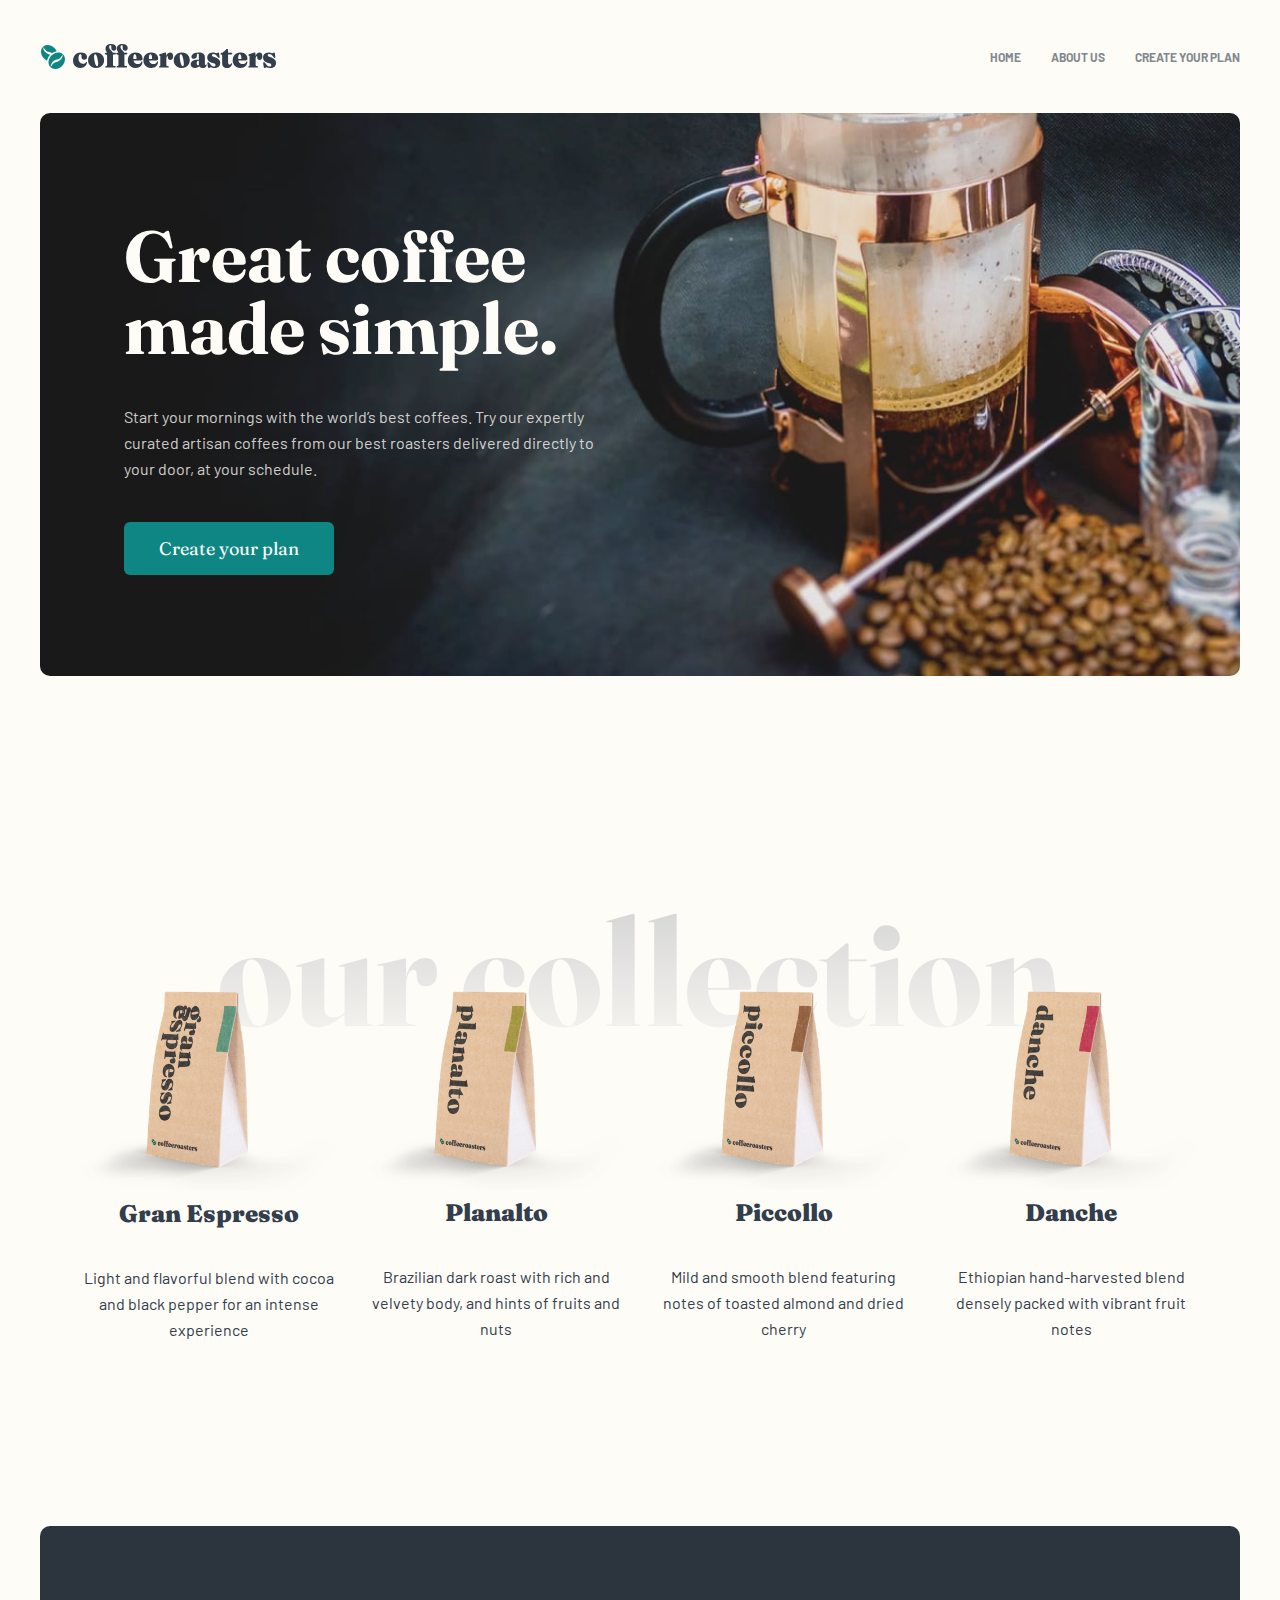
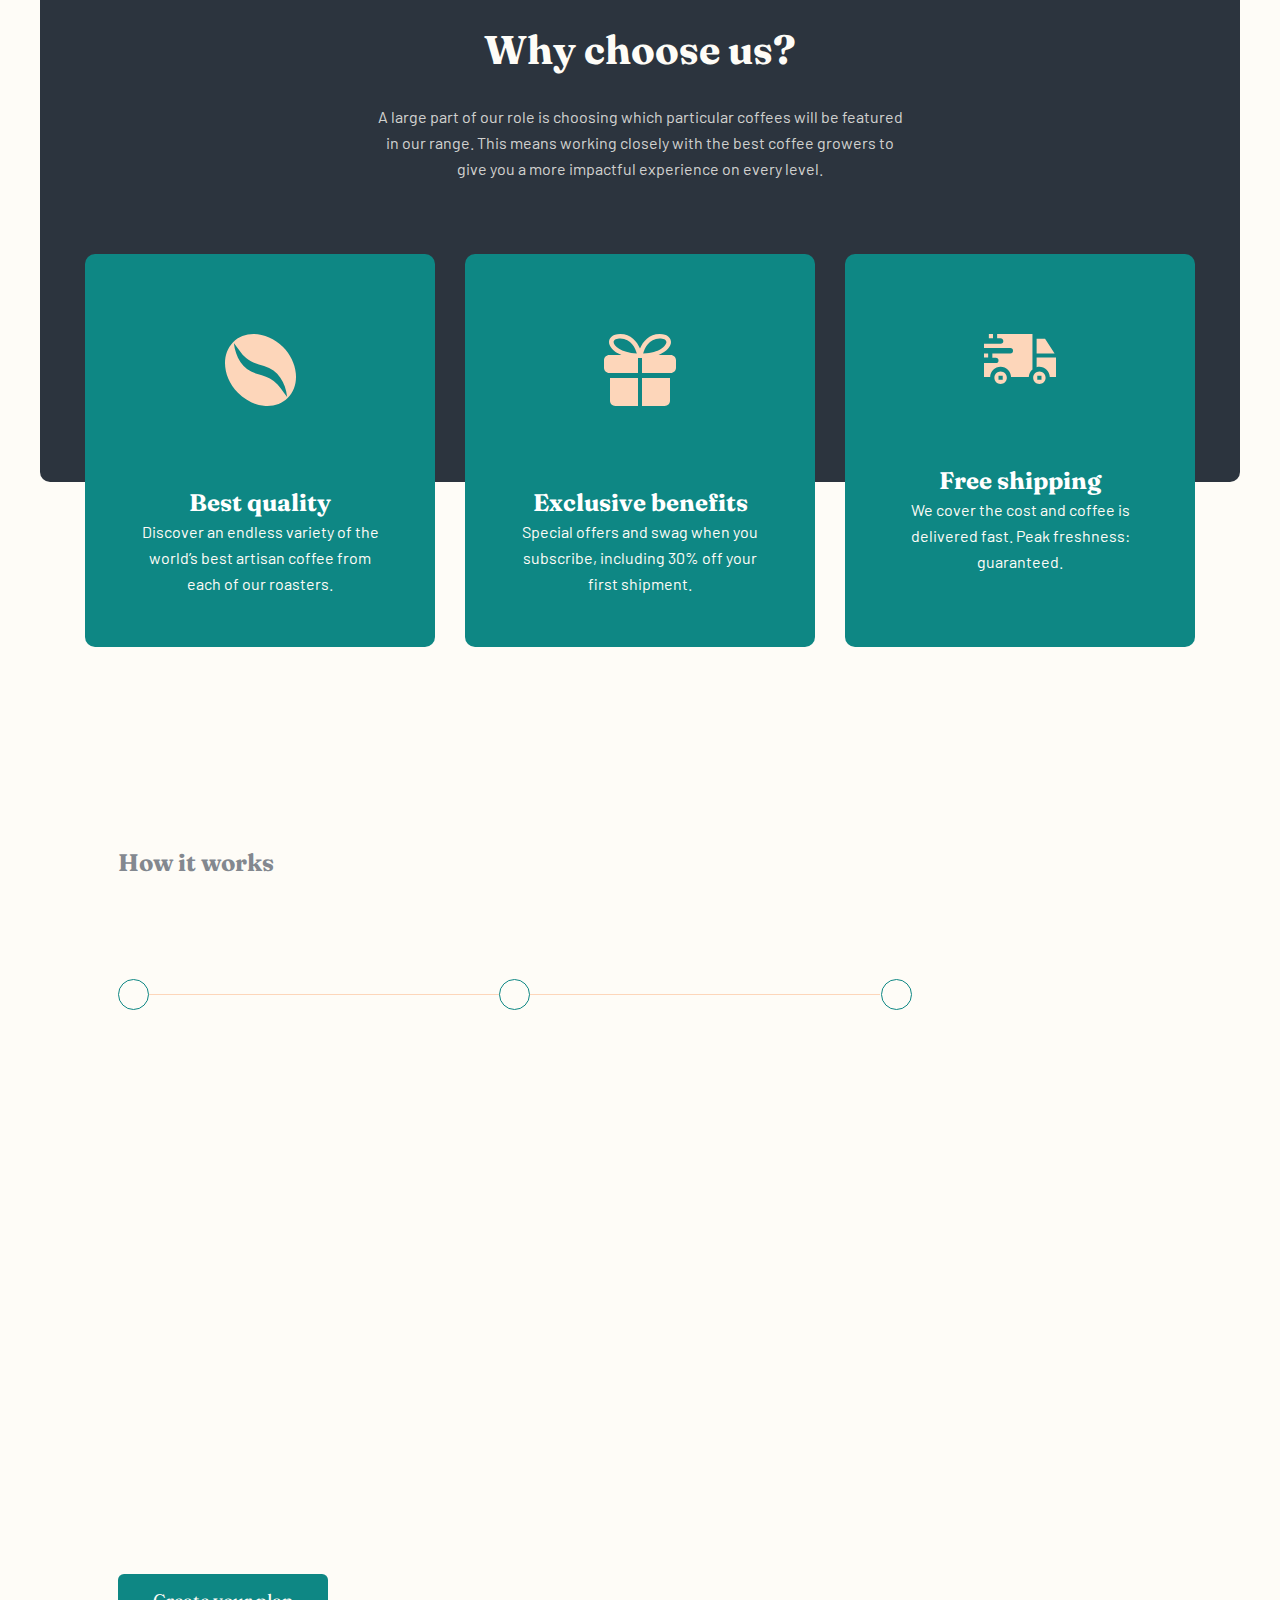
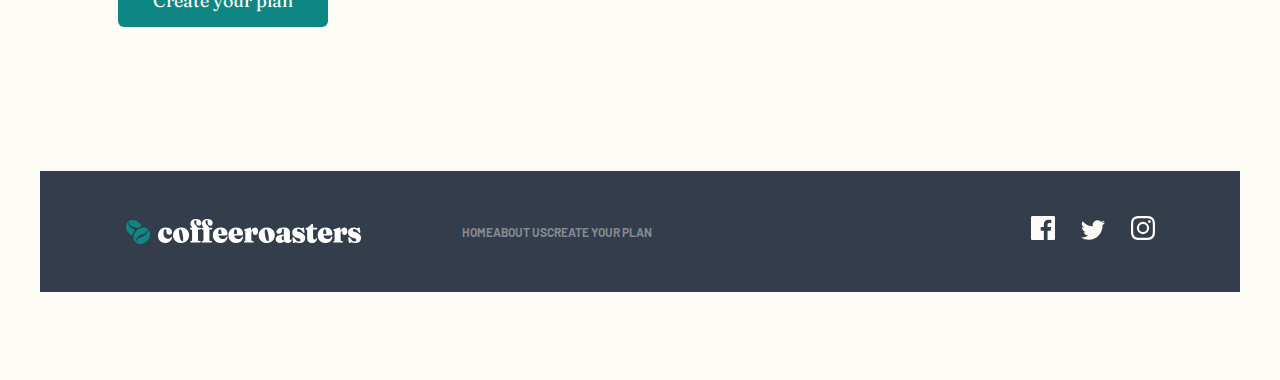
==== commit f50ad6f6: "Add favicon" ====
--- a/index.html
+++ b/index.html
@@ -4,12 +4,8 @@
     <meta charset="UTF-8" />
     <meta name="viewport" content="width=device-width, initial-scale=1.0" />
 
-    <link
-      rel="icon"
-      type="image/png"
-      sizes="32x32"
-      href="./assets/favicon-32x32.png"
-    />
+    <link rel="icon" type="image/x-icon" href="/assets/favicon.png">
+
     <link rel="stylesheet" href="./css/style.css" />
     <link rel="preconnect" href="https://fonts.gstatic.com" />
     <link
--- a/css/style.css
+++ b/css/style.css
@@ -474,26 +474,29 @@
 
 .sub-menu li {
   padding: 30px 0;
-  border-bottom: 1px solid rgba(131, 136, 143, 0.25);
   font-weight: 800;
   font-size: 24px;
   color: rgba(51, 61, 75, 0.4);
   cursor: pointer;
 }
 
-.sub-menu li.active {
+.sub-menu li.active, .sub-menu li:hover {
   color: #333d4b;
 }
 
-.sub-menu li.active.num {
+.sub-menu li.active .num, .sub-menu li:hover .num {
   color: #0e8784;
 }
 
-.sub-menu li:first-child {
+.sub-menu a {
+  border-bottom: 1px solid rgba(131, 136, 143, 0.25);
+}
+
+.sub-menu a:first-child li {
   padding-top: 0;
 }
 
-.sub-menu li:last-child {
+.sub-menu a:last-child li {
   border-bottom: none;
 }
 
@@ -508,6 +511,15 @@
 
 .sub-menu a {
   text-decoration: none;
+}
+
+.sub-menu .disabledsub {
+  cursor: not-allowed;
+  pointer-events: none;
+}
+
+.sub-menu .disabledsub li {
+  opacity: 0.22;
 }
 
 .subscription {
@@ -521,13 +533,15 @@
 .accordion {
   width: 100%;
   text-align: left;
-  padding: 0 0 21px 0;
+  padding: 0;
+  margin-bottom: 21px;
   border-radius: 0;
   font-size: 40px;
   background: transparent;
   color: #83888f;
   display: flex;
   align-items: center;
+  pointer-events: all;
 }
 
 .accordion:hover {
@@ -535,9 +549,13 @@
   color: #83888f;
 }
 
+.accordion:hover::after {
+  content: url("data:image/svg+xml,%3Csvg width='19' height='13' xmlns='http://www.w3.org/2000/svg'%3E%3Cpath d='M15.949.586l2.828 2.828-9.096 9.096L.586 3.414 3.414.586l6.267 6.267z' fill='%2366D2CF' fill-rule='nonzero'/%3E%3C/svg%3E");
+}
+
 .accordion::after {
-  content: url("../assets/plan/desktop/icon-arrow.svg");
-  display: block;
+  content: url("data:image/svg+xml,%3Csvg width='19' height='13' xmlns='http://www.w3.org/2000/svg'%3E%3Cpath d='M15.949.586l2.828 2.828-9.096 9.096L.586 3.414 3.414.586l6.267 6.267z' fill='%230E8784' fill-rule='nonzero'/%3E%3C/svg%3E");
+  display: flex;
   width: 18px;
   height: 12px;
   margin-left: auto;
@@ -549,6 +567,12 @@
 
 .accordion.disabled {
   cursor: not-allowed;
+  opacity: 0.5;
+  pointer-events: all;
+}
+
+.accordion.disabled::after {
+  content: url("data:image/svg+xml,%3Csvg width='19' height='13' xmlns='http://www.w3.org/2000/svg'%3E%3Cpath d='M15.949.586l2.828 2.828-9.096 9.096L.586 3.414 3.414.586l6.267 6.267z' fill='%230E8784' fill-rule='nonzero'/%3E%3C/svg%3E");
 }
 
 .panel {
@@ -556,6 +580,7 @@
   grid-gap: 23px;
   display: none;
   overflow: hidden;
+  scroll-margin-top: 100px;
 }
 
 .panel.active {
@@ -592,7 +617,7 @@
 }
 
 #order-summary {
-  background: #22262a;
+  background: #2C343E;
   border-radius: 10px;
   margin-bottom: 40px;
   padding: 50px 64px;
@@ -690,6 +715,7 @@
 
 .sub-order button {
   margin-left: auto;
+  scroll-margin-top: 30px;
 }
 
 @media only screen and (max-width: 1029px) {
@@ -766,6 +792,10 @@
   box-sizing: border-box;
   padding: 0;
   margin: 0;
+}
+
+html {
+  scroll-behavior: smooth;
 }
 
 body {
@@ -854,6 +884,11 @@
   margin-right: 35px;
 }
 
+header nav a:last-child,
+footer nav a:last-child {
+  margin-right: 0;
+}
+
 header nav a:hover,
 footer nav a:hover {
   color: #fff;
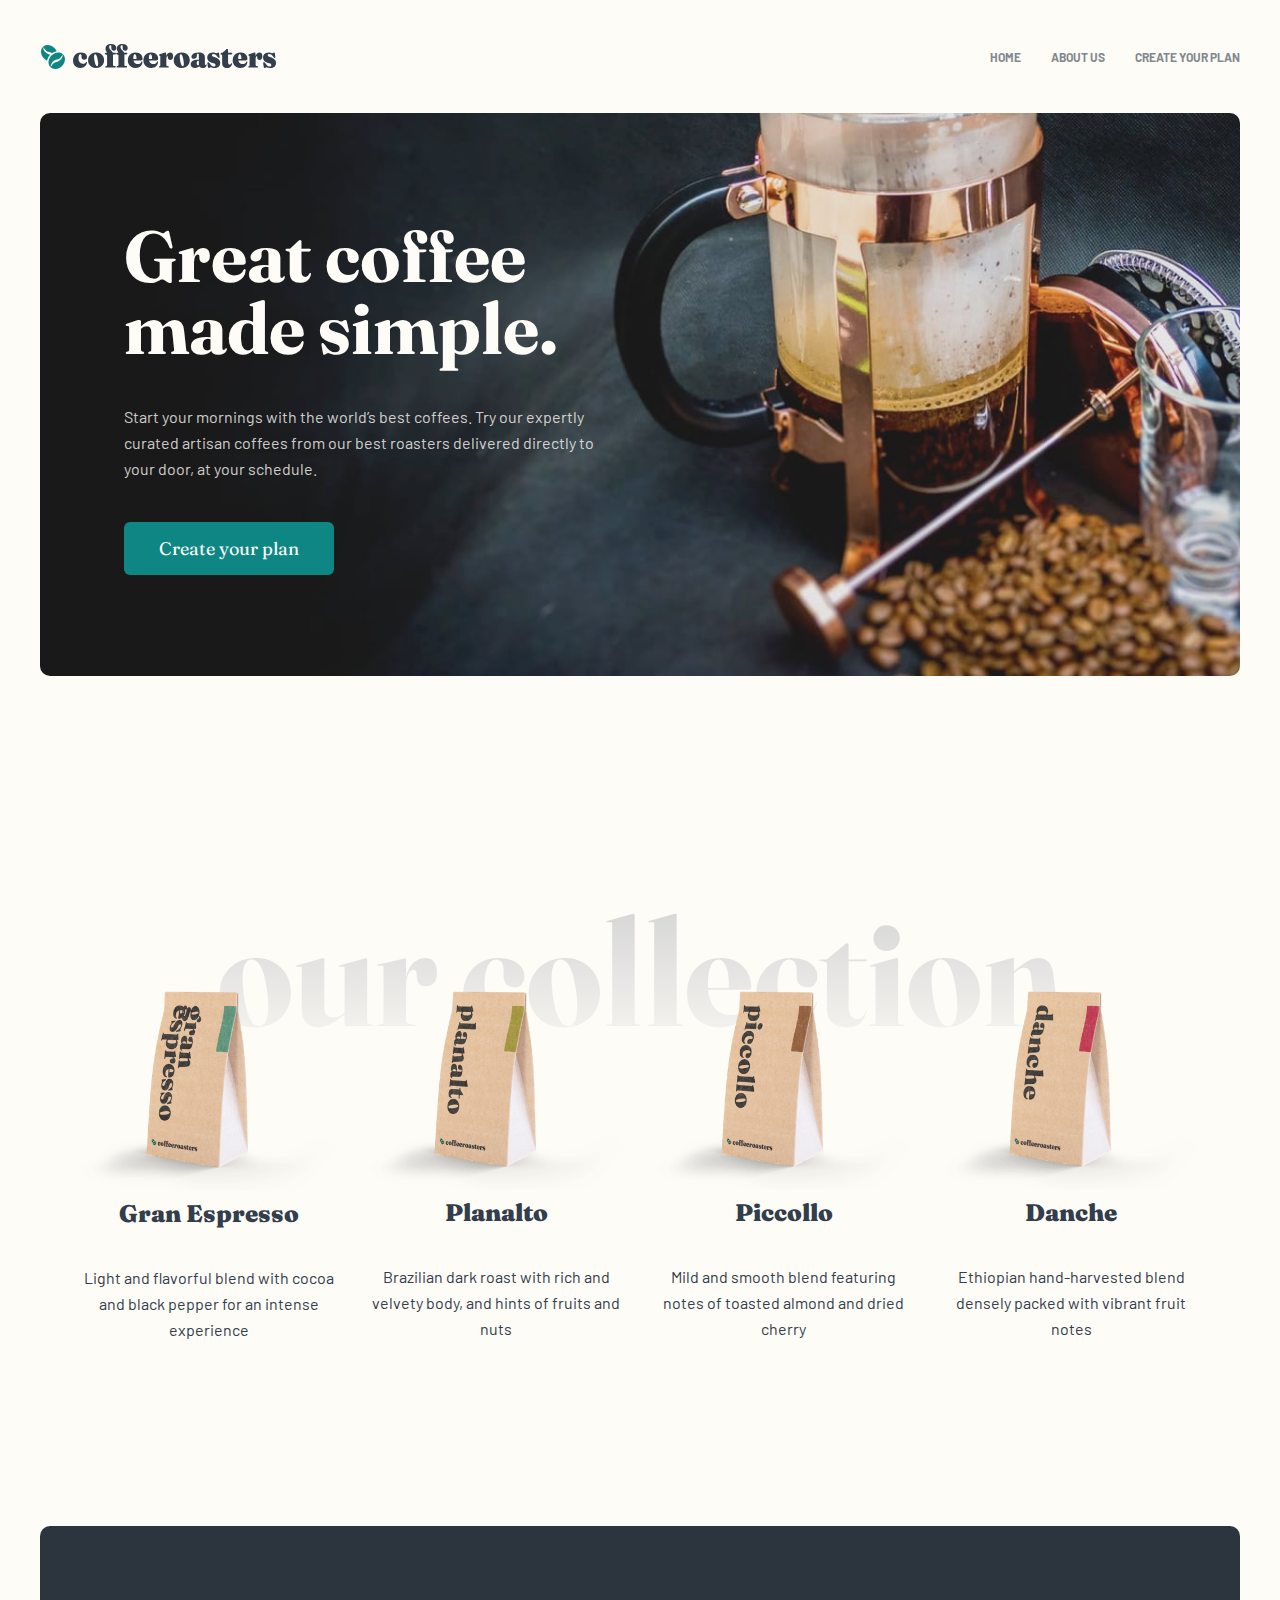
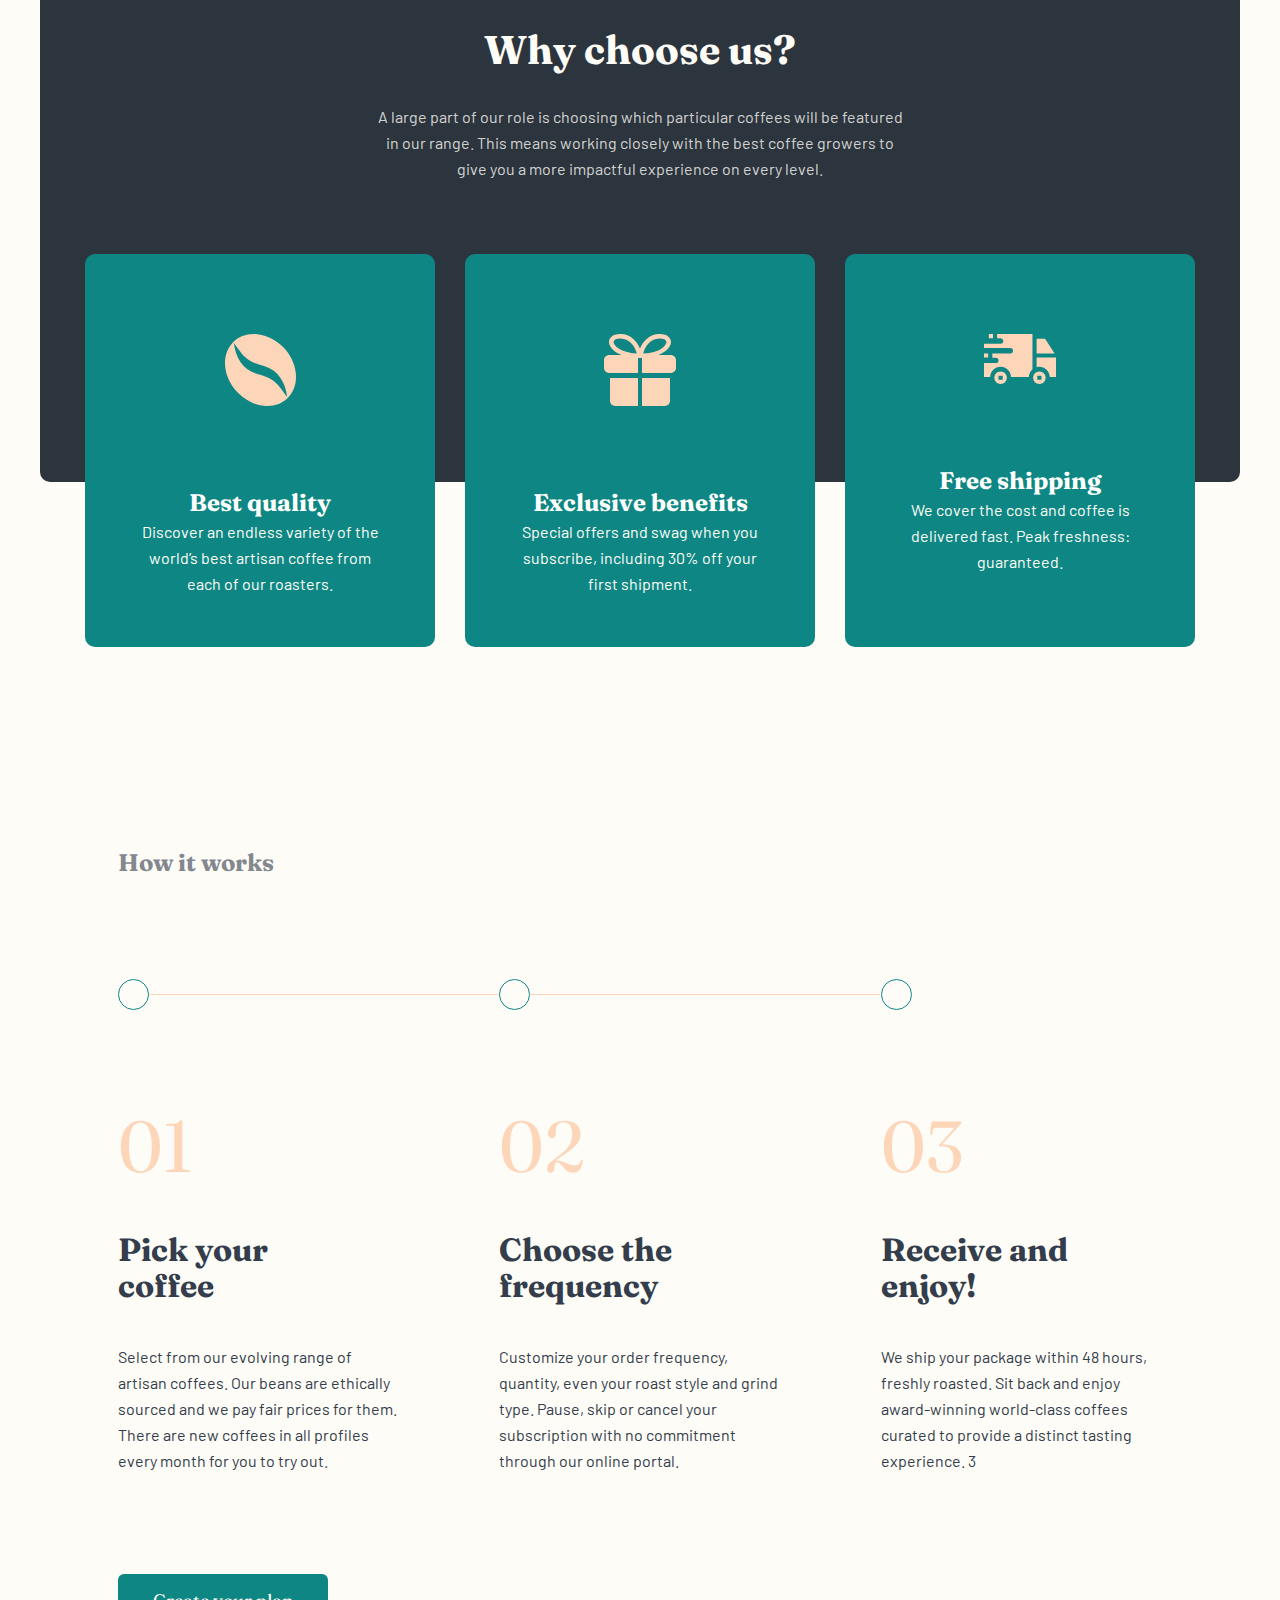
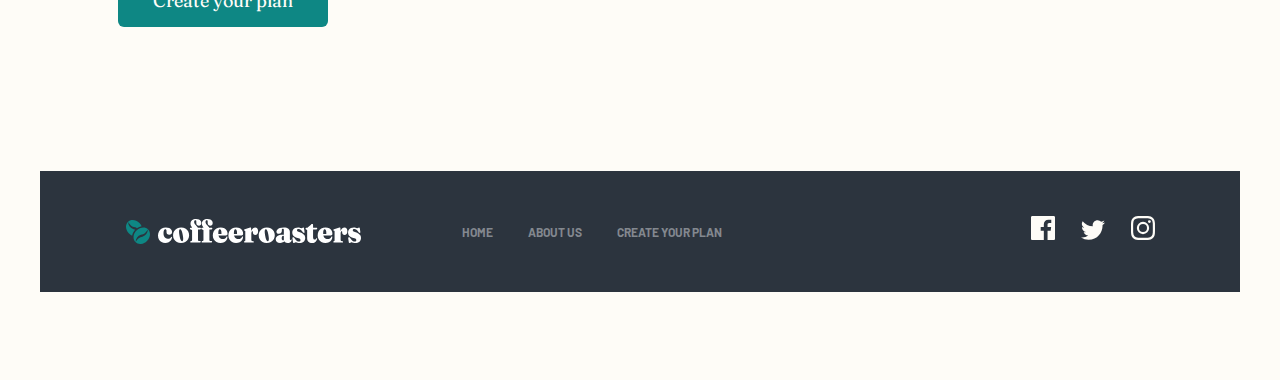
==== commit ac95efc3: "Without animation for screenshot" ====
--- a/index.html
+++ b/index.html
@@ -12,7 +12,7 @@
       href="https://fonts.googleapis.com/css2?family=Barlow:ital,wght@0,400;0,700;1,400;1,700&family=Fraunces:wght@900&display=swap"
       rel="stylesheet"
     />
-    <link href="https://unpkg.com/aos@2.3.1/dist/aos.css" rel="stylesheet">
+    <!-- <link href="https://unpkg.com/aos@2.3.1/dist/aos.css" rel="stylesheet"> -->
     <title>Frontend Mentor | Coffeeroasters subscription site</title>
   </head>
   <body>
@@ -205,11 +205,11 @@
     </div>
 
     <script src="./index.js"></script>
-    <script src="https://unpkg.com/aos@2.3.1/dist/aos.js"></script>
-    <script>
+    <!-- <script src="https://unpkg.com/aos@2.3.1/dist/aos.js"></script> -->
+    <!-- <script>
       AOS.init({
         once: true,
       });
-    </script>
+    </script> -->
   </body>
 </html>
--- a/css/style.css
+++ b/css/style.css
@@ -131,7 +131,7 @@
 }
 
 #why-choose-us .choose-bg {
-  background: #2c343e;
+  background: #2C343E;
   border-radius: 10px;
   padding: 100px 0 300px 0;
 }
@@ -476,20 +476,26 @@
   padding: 30px 0;
   font-weight: 800;
   font-size: 24px;
+  border-bottom: 1px solid rgba(131, 136, 143, 0.25);
   color: rgba(51, 61, 75, 0.4);
   cursor: pointer;
 }
 
-.sub-menu li.active, .sub-menu li:hover {
+.sub-menu li a,
+.sub-menu li a:visited {
+  color: rgba(51, 61, 75, 0.4);
+}
+
+.sub-menu li.active, .sub-menu li:hover,
+.sub-menu li.active a,
+.sub-menu li:hover a {
   color: #333d4b;
 }
 
-.sub-menu li.active .num, .sub-menu li:hover .num {
+.sub-menu li.active .num, .sub-menu li:hover .num,
+.sub-menu li.active a .num,
+.sub-menu li:hover a .num {
   color: #0e8784;
-}
-
-.sub-menu a {
-  border-bottom: 1px solid rgba(131, 136, 143, 0.25);
 }
 
 .sub-menu a:first-child li {
@@ -505,7 +511,9 @@
   color: rgba(131, 136, 143, 0.4);
 }
 
-.sub-menu li.active .num {
+.sub-menu li.active .num,
+.sub-menu li.active a .num,
+.sub-menu li.active a:visited .num {
   color: #0e8784;
 }
 
@@ -516,10 +524,7 @@
 .sub-menu .disabledsub {
   cursor: not-allowed;
   pointer-events: none;
-}
-
-.sub-menu .disabledsub li {
-  opacity: 0.22;
+  opacity: 0.2;
 }
 
 .subscription {
@@ -612,7 +617,7 @@
   margin-bottom: 30px;
 }
 
-.accordian-wrap {
+.accordion-wrap {
   margin-bottom: 100px;
 }
 
@@ -761,9 +766,9 @@
   }
   .accordion {
     font-size: 24px;
-    line-height: 28px;
-  }
-  .accordian-wrap {
+    line-height: 32px;
+  }
+  .accordion-wrap {
     margin-bottom: 95px;
   }
   #order-summary {
@@ -783,8 +788,14 @@
   .checkout-modal-inner .order {
     margin-bottom: 14px;
   }
+  .checkout-modal-inner .checkout-padding {
+    padding: 36px 24px 24px 24px;
+  }
   .sub-order button {
-    margin: 0 auto;
+    margin: 0 auto 30px;
+  }
+  .accordion::after {
+    margin-left: 30px;
   }
 }
 
@@ -805,6 +816,7 @@
   line-height: 26px;
   background: #fefcf7;
   color: #333d4b;
+  overflow-x: hidden;
 }
 
 img {
@@ -937,7 +949,7 @@
 }
 
 footer {
-  background: #333d4b;
+  background: #2C343E;
   padding: 45px 85px;
   display: flex;
   flex-wrap: wrap;
@@ -948,6 +960,10 @@
 
 footer .logo {
   margin-right: 100px;
+}
+
+footer nav li {
+  margin-right: 35px;
 }
 
 footer nav a:hover {
@@ -1085,6 +1101,7 @@
     width: 100%;
     text-align: center;
     margin-bottom: 45px;
+    padding-left: 0;
   }
   header nav a {
     font-family: "Fraunces", serif;
@@ -1093,13 +1110,25 @@
     line-height: 32px;
     text-transform: none;
   }
+  footer {
+    grid-row-gap: 45px;
+  }
   footer nav ul {
     justify-content: center;
+    flex-direction: column;
+    align-items: center;
+  }
+  footer nav li {
+    margin-right: 0;
+  }
+  footer nav a {
+    margin: 0;
   }
   footer .social {
     width: 100%;
     display: flex;
     justify-content: space-evenly;
+    margin-top: 0;
   }
   footer .social svg {
     margin-left: 0;
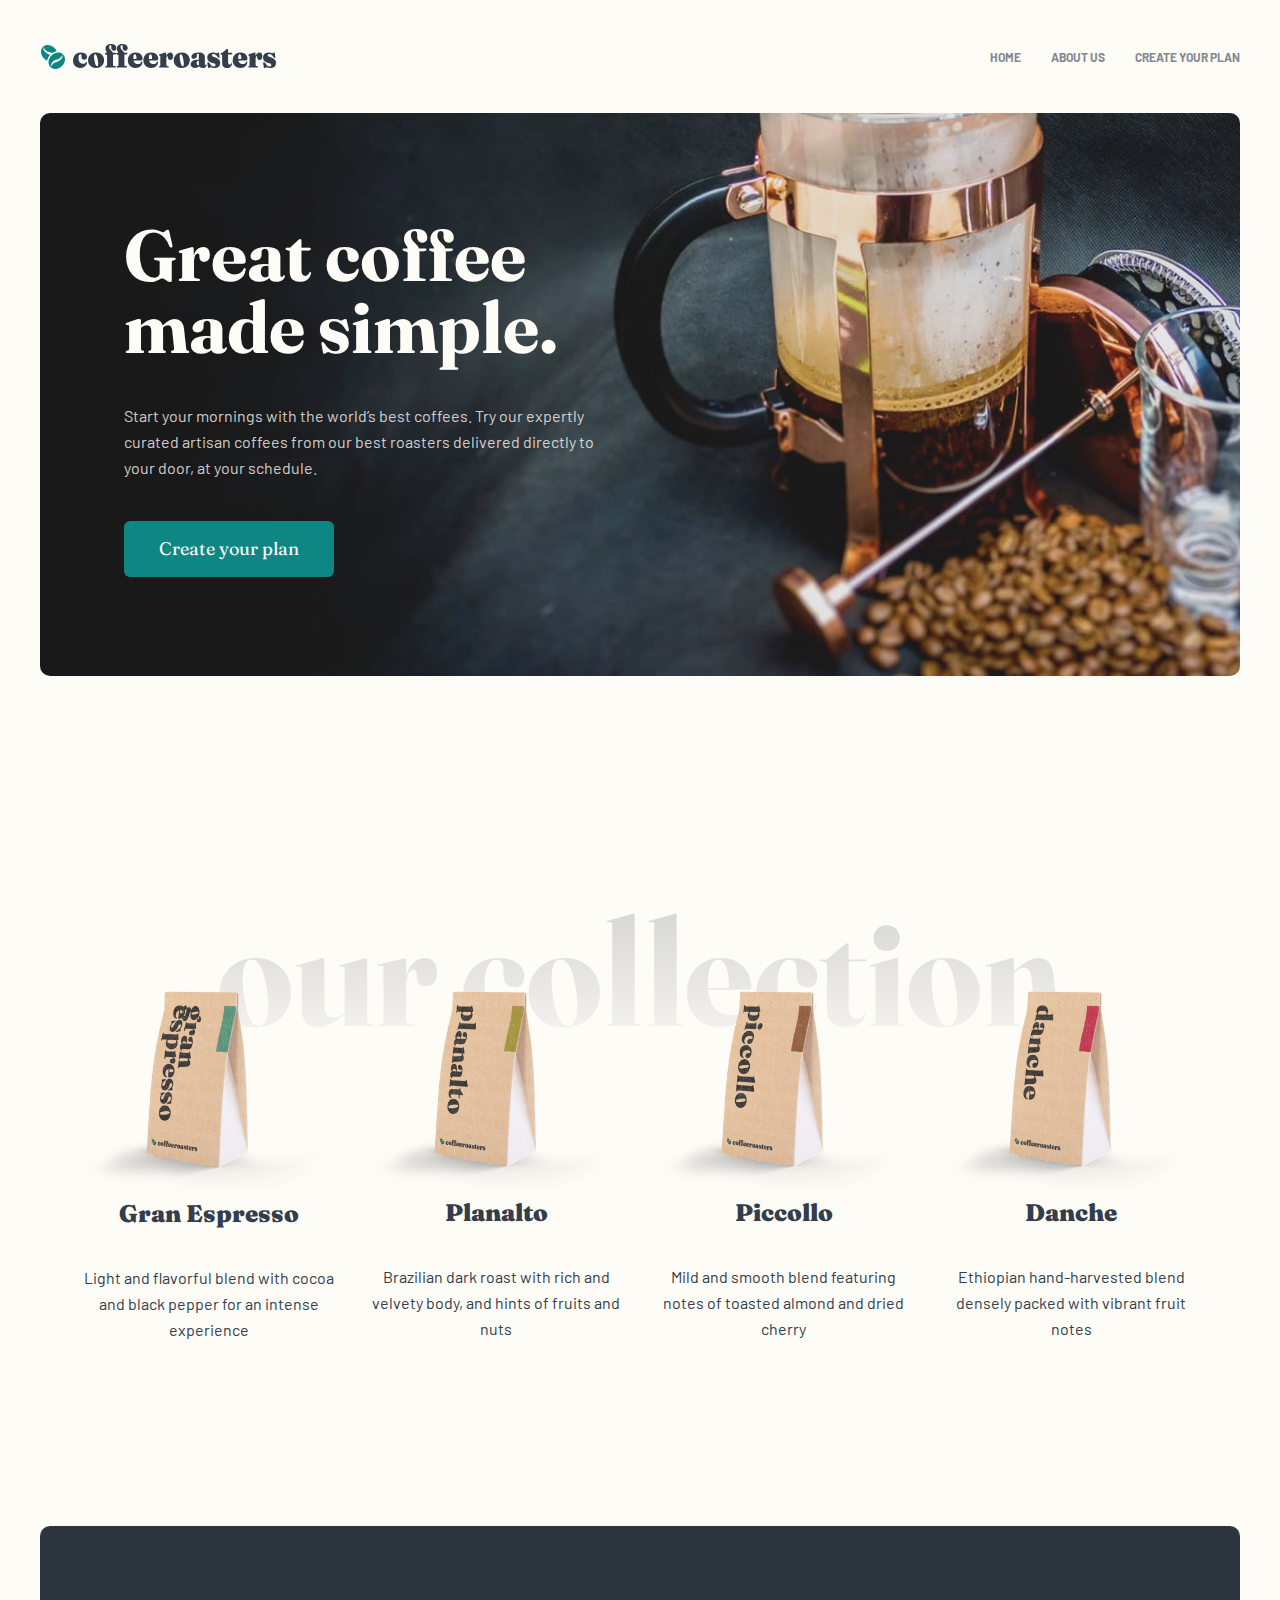
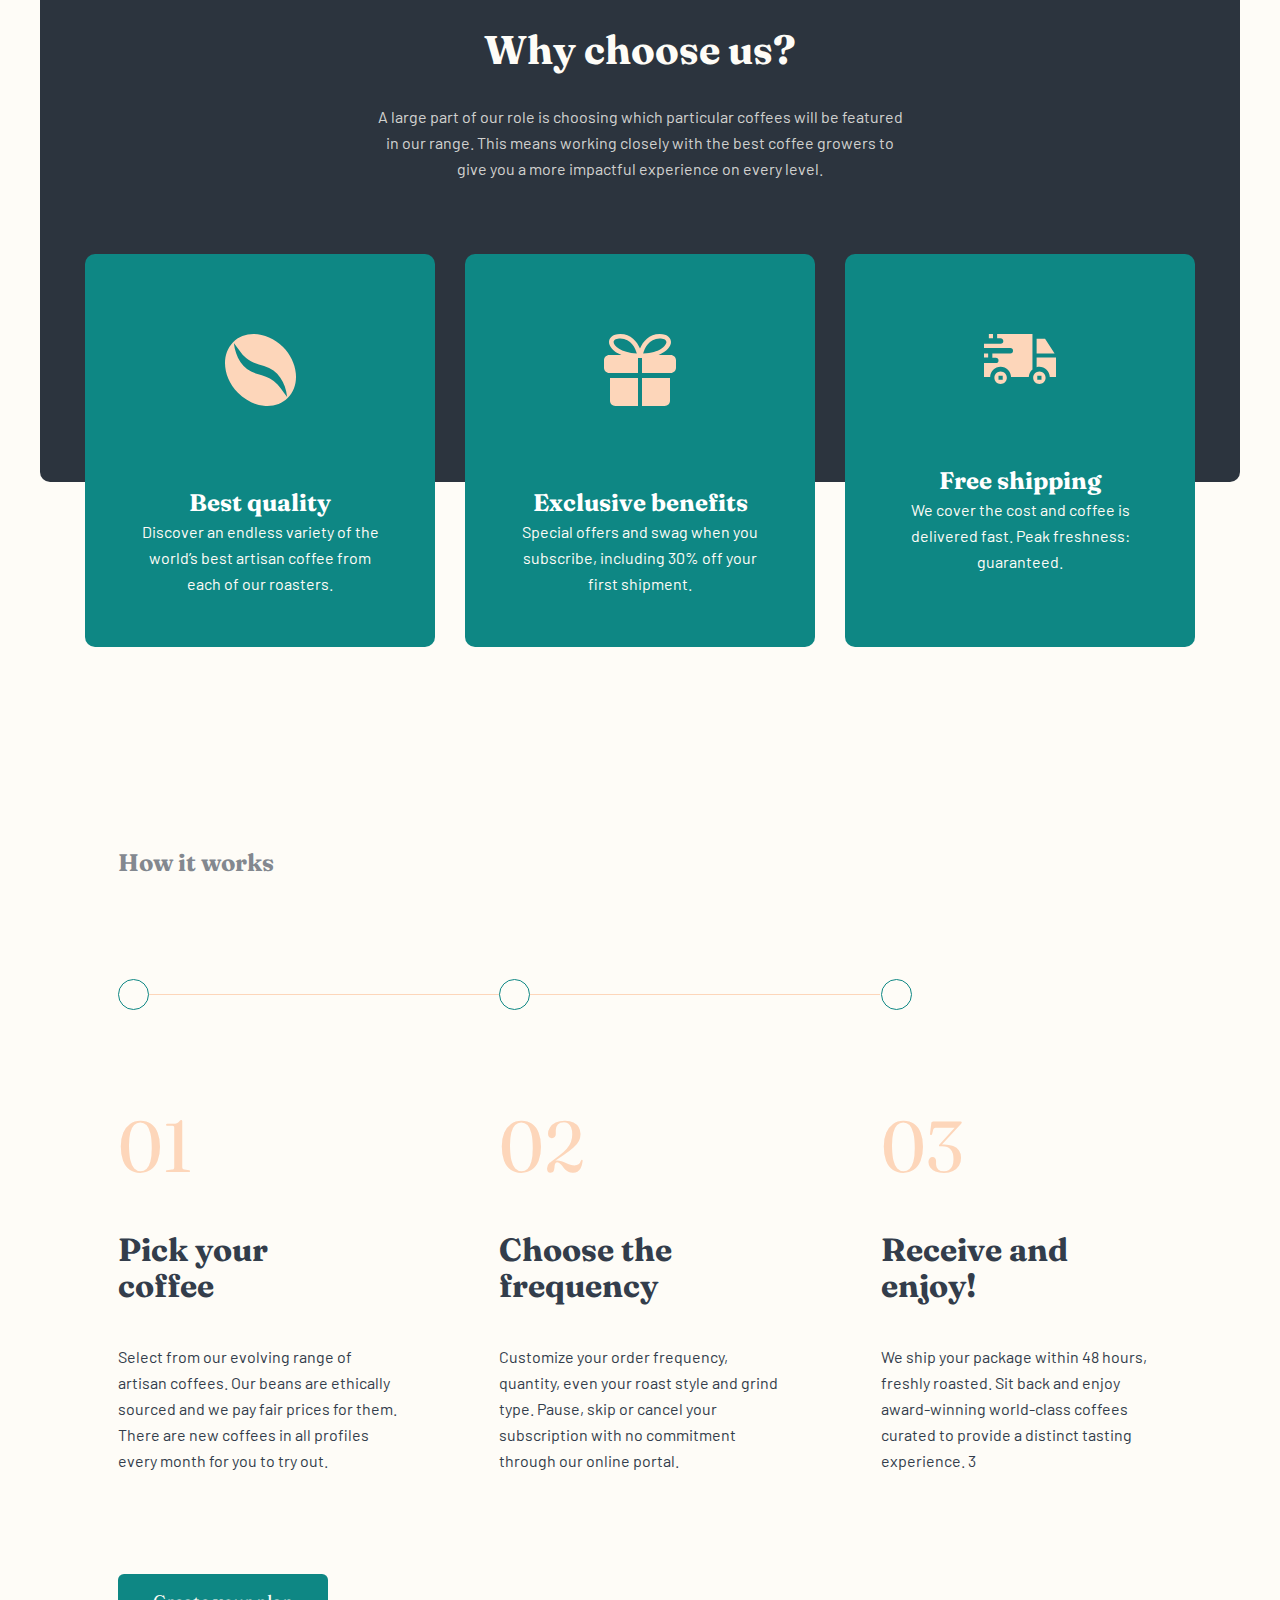
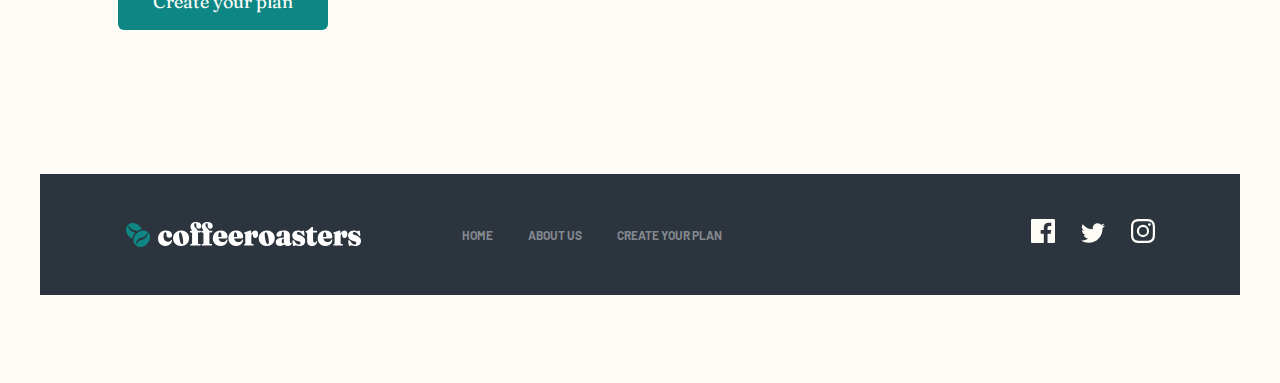
==== commit ac5aaa96: "Accessibility edits" ====
--- a/index.html
+++ b/index.html
@@ -19,12 +19,12 @@
     <header>
       <div class="container">
         <div class="logo">
-          <a href="./index.html"
-            ><img src="assets/shared/desktop/logo.svg"
+          <a href="./index.html" aria-label="Homepage logo link"
+            ><img src="assets/shared/desktop/logo.svg" alt="logo"
           /></a>
         </div>
-        <button class="menu-toggle" role="button" aria-pressed="false"></button>
-        <nav>
+        <button class="menu-toggle" aria-pressed="false"></button>
+        <nav aria-label="main-navigation">
           <div class="nav-content">
           <ul>
             <li><a href="./index.html">Home</a></li>
@@ -35,7 +35,7 @@
         </nav>
       </div>
     </header>
-    <div class="container">
+    <div class="container" role="main">
       <section id="home-hero" class="hero">
         <picture>
           <source
@@ -58,7 +58,7 @@
             curated artisan coffees from our best roasters delivered directly to
             your door, at your schedule.
           </p>
-          <a href="./plan.html"><button>Create your plan</button></a>
+          <a href="./plan.html" class="button">Create your plan</a>
         </div>
       </section>
 
@@ -176,7 +176,7 @@
             experience. 3</p>
         </div>
         <div class="button-row">        
-          <a href="./plan.html"><button>Create your plan</button></a>
+          <a href="./plan.html" class="button">Create your plan</a>
         </div>
       </section>
     </div>
@@ -185,7 +185,7 @@
     <footer>
       <img src="./assets/shared/desktop/logo-footer.svg" class="logo" alt="Logo">
 
-      <nav>
+      <nav aria-label="footer-navigation">
         <ul>
           <li><a href="./index.html">Home</a></li>
           <li><a href="./about.html">About Us</a></li>
@@ -194,11 +194,11 @@
       </nav>
 
       <div class="social">
-        <a href="#"><svg xmlns="http://www.w3.org/2000/svg" width="24" height="24" class="social-img facebook"><path fill="#FEFCF7" d="M22.675 0H1.325C.593 0 0 .593 0 1.325v21.351C0 23.407.593 24 1.325 24H12.82v-9.294H9.692v-3.622h3.128V8.413c0-3.1 1.893-4.788 4.659-4.788 1.325 0 2.463.099 2.795.143v3.24l-1.918.001c-1.504 0-1.795.715-1.795 1.763v2.313h3.587l-.467 3.622h-3.12V24h6.116c.73 0 1.323-.593 1.323-1.325V1.325C24 .593 23.407 0 22.675 0z"/></svg></a>
-
-        <a href="#"><svg xmlns="http://www.w3.org/2000/svg" width="24" height="20" class="social-img twitter"><path fill="#FEFCF7" d="M24 2.557a9.83 9.83 0 01-2.828.775A4.932 4.932 0 0023.337.608a9.864 9.864 0 01-3.127 1.195A4.916 4.916 0 0016.616.248c-3.179 0-5.515 2.966-4.797 6.045A13.978 13.978 0 011.671 1.149a4.93 4.93 0 001.523 6.574 4.903 4.903 0 01-2.229-.616c-.054 2.281 1.581 4.415 3.949 4.89a4.935 4.935 0 01-2.224.084 4.928 4.928 0 004.6 3.419A9.9 9.9 0 010 17.54a13.94 13.94 0 007.548 2.212c9.142 0 14.307-7.721 13.995-14.646A10.025 10.025 0 0024 2.557z"/></svg></a>
-
-        <a href=""><svg xmlns="http://www.w3.org/2000/svg" width="24" height="24" class="social-img instagram"><path fill="#FEFCF7" d="M12 2.163c3.204 0 3.584.012 4.85.07 3.252.148 4.771 1.691 4.919 4.919.058 1.265.069 1.645.069 4.849 0 3.205-.012 3.584-.069 4.849-.149 3.225-1.664 4.771-4.919 4.919-1.266.058-1.644.07-4.85.07-3.204 0-3.584-.012-4.849-.07-3.26-.149-4.771-1.699-4.919-4.92-.058-1.265-.07-1.644-.07-4.849 0-3.204.013-3.583.07-4.849.149-3.227 1.664-4.771 4.919-4.919 1.266-.057 1.645-.069 4.849-.069zM12 0C8.741 0 8.333.014 7.053.072 2.695.272.273 2.69.073 7.052.014 8.333 0 8.741 0 12c0 3.259.014 3.668.072 4.948.2 4.358 2.618 6.78 6.98 6.98C8.333 23.986 8.741 24 12 24c3.259 0 3.668-.014 4.948-.072 4.354-.2 6.782-2.618 6.979-6.98.059-1.28.073-1.689.073-4.948 0-3.259-.014-3.667-.072-4.947-.196-4.354-2.617-6.78-6.979-6.98C15.668.014 15.259 0 12 0zm0 5.838a6.162 6.162 0 100 12.324 6.162 6.162 0 000-12.324zM12 16a4 4 0 110-8 4 4 0 010 8zm6.406-11.845a1.44 1.44 0 100 2.881 1.44 1.44 0 000-2.881z"/></svg></a>
+        <a href="#" aria-label="Facebook link"><svg xmlns="http://www.w3.org/2000/svg" width="24" height="24" class="social-img facebook"><path fill="#FEFCF7" d="M22.675 0H1.325C.593 0 0 .593 0 1.325v21.351C0 23.407.593 24 1.325 24H12.82v-9.294H9.692v-3.622h3.128V8.413c0-3.1 1.893-4.788 4.659-4.788 1.325 0 2.463.099 2.795.143v3.24l-1.918.001c-1.504 0-1.795.715-1.795 1.763v2.313h3.587l-.467 3.622h-3.12V24h6.116c.73 0 1.323-.593 1.323-1.325V1.325C24 .593 23.407 0 22.675 0z"/></svg></a>
+
+        <a href="#" aria-label="Twitter link"><svg xmlns="http://www.w3.org/2000/svg" width="24" height="20" class="social-img twitter"><path fill="#FEFCF7" d="M24 2.557a9.83 9.83 0 01-2.828.775A4.932 4.932 0 0023.337.608a9.864 9.864 0 01-3.127 1.195A4.916 4.916 0 0016.616.248c-3.179 0-5.515 2.966-4.797 6.045A13.978 13.978 0 011.671 1.149a4.93 4.93 0 001.523 6.574 4.903 4.903 0 01-2.229-.616c-.054 2.281 1.581 4.415 3.949 4.89a4.935 4.935 0 01-2.224.084 4.928 4.928 0 004.6 3.419A9.9 9.9 0 010 17.54a13.94 13.94 0 007.548 2.212c9.142 0 14.307-7.721 13.995-14.646A10.025 10.025 0 0024 2.557z"/></svg></a>
+
+        <a href="#" aria-label="Instagram link"><svg xmlns="http://www.w3.org/2000/svg" width="24" height="24" class="social-img instagram"><path fill="#FEFCF7" d="M12 2.163c3.204 0 3.584.012 4.85.07 3.252.148 4.771 1.691 4.919 4.919.058 1.265.069 1.645.069 4.849 0 3.205-.012 3.584-.069 4.849-.149 3.225-1.664 4.771-4.919 4.919-1.266.058-1.644.07-4.85.07-3.204 0-3.584-.012-4.849-.07-3.26-.149-4.771-1.699-4.919-4.92-.058-1.265-.07-1.644-.07-4.849 0-3.204.013-3.583.07-4.849.149-3.227 1.664-4.771 4.919-4.919 1.266-.057 1.645-.069 4.849-.069zM12 0C8.741 0 8.333.014 7.053.072 2.695.272.273 2.69.073 7.052.014 8.333 0 8.741 0 12c0 3.259.014 3.668.072 4.948.2 4.358 2.618 6.78 6.98 6.98C8.333 23.986 8.741 24 12 24c3.259 0 3.668-.014 4.948-.072 4.354-.2 6.782-2.618 6.979-6.98.059-1.28.073-1.689.073-4.948 0-3.259-.014-3.667-.072-4.947-.196-4.354-2.617-6.78-6.979-6.98C15.668.014 15.259 0 12 0zm0 5.838a6.162 6.162 0 100 12.324 6.162 6.162 0 000-12.324zM12 16a4 4 0 110-8 4 4 0 010 8zm6.406-11.845a1.44 1.44 0 100 2.881 1.44 1.44 0 000-2.881z"/></svg></a>
 
       </div>
     </footer>
--- a/css/style.css
+++ b/css/style.css
@@ -29,7 +29,7 @@
   max-width: 100%;
 }
 
-#home-hero button {
+#home-hero .button {
   margin-top: 40px;
 }
 
@@ -858,7 +858,8 @@
   margin: 0 auto;
 }
 
-button {
+button,
+.button {
   background: #0e8784;
   color: #fefcf7;
   border: none;
@@ -867,13 +868,17 @@
   padding: 15px 35px;
   border-radius: 6px;
   cursor: pointer;
-}
-
-button:hover {
+  display: inline-block;
+  text-decoration: none;
+}
+
+button:hover,
+.button:hover {
   background: #66d2cf;
 }
 
-button:disabled {
+button:disabled,
+.button:disabled {
   background: #e2dedb;
   cursor: disabled;
 }
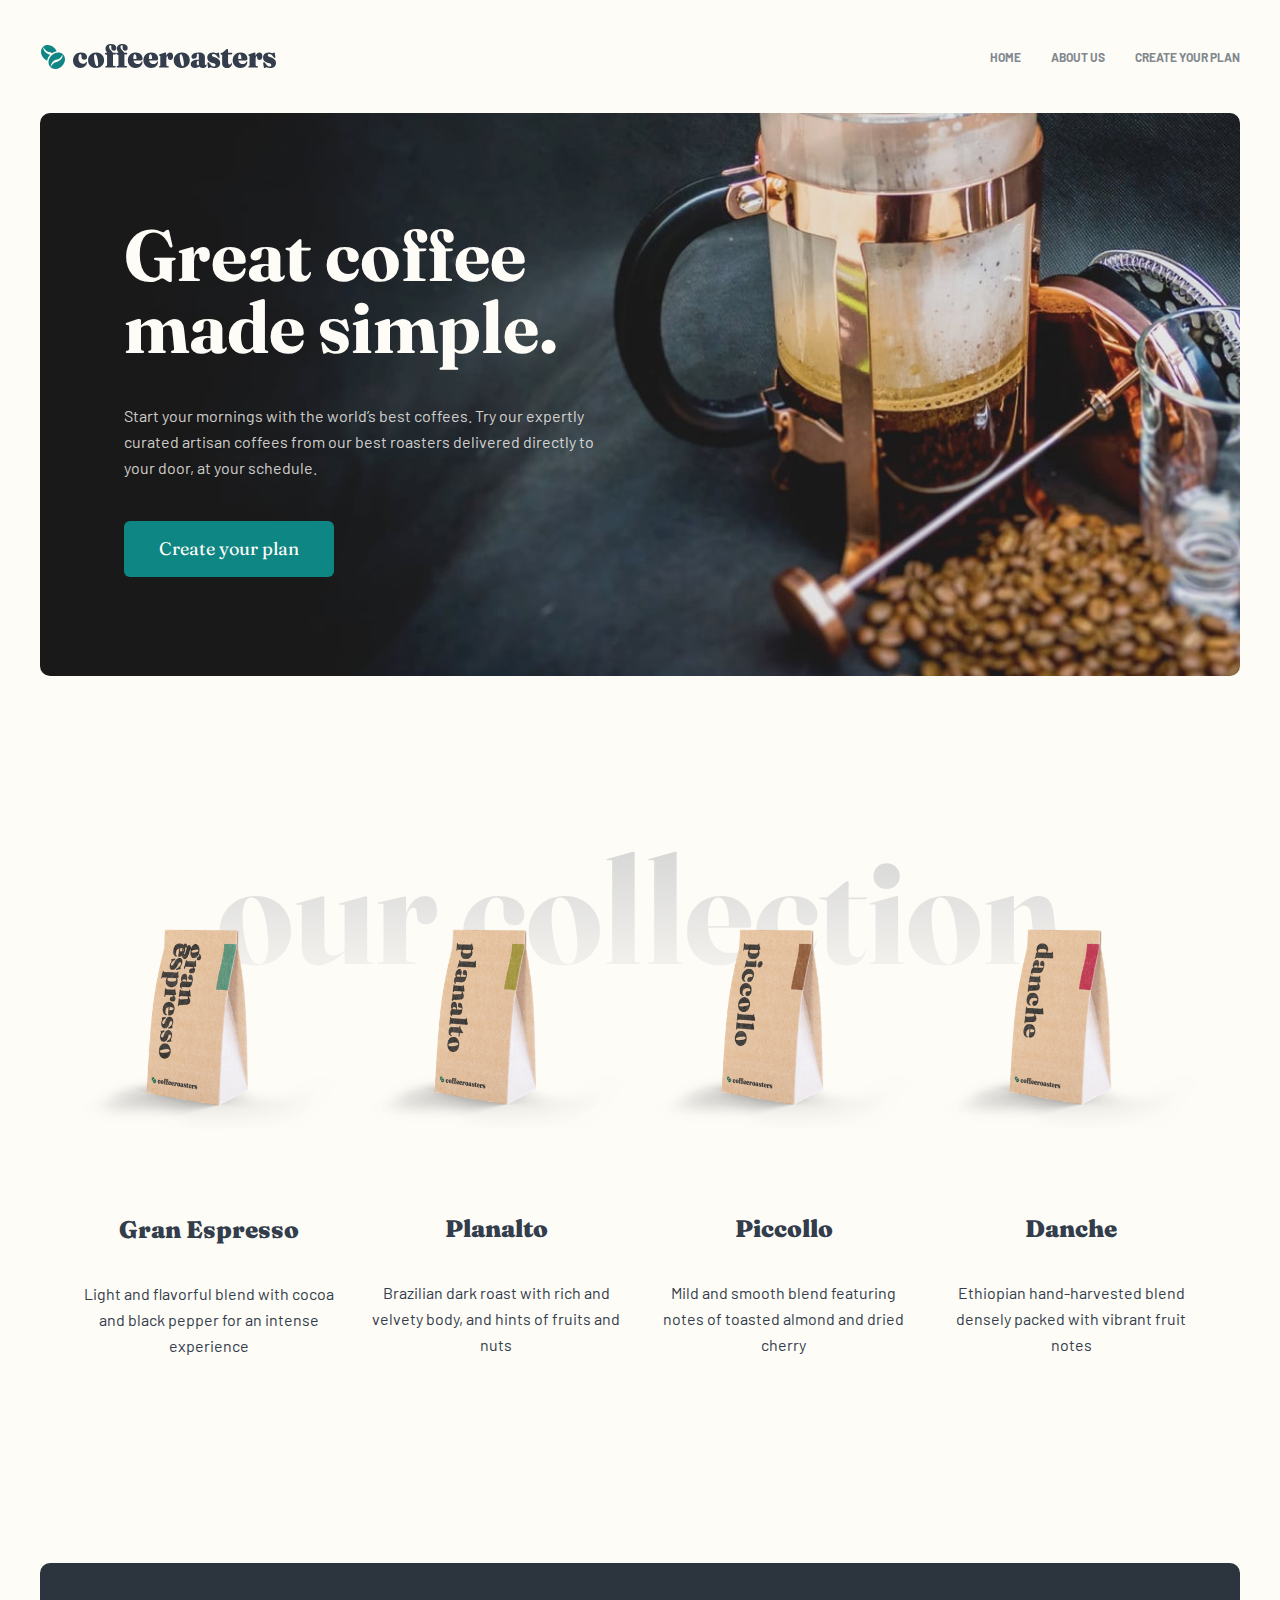
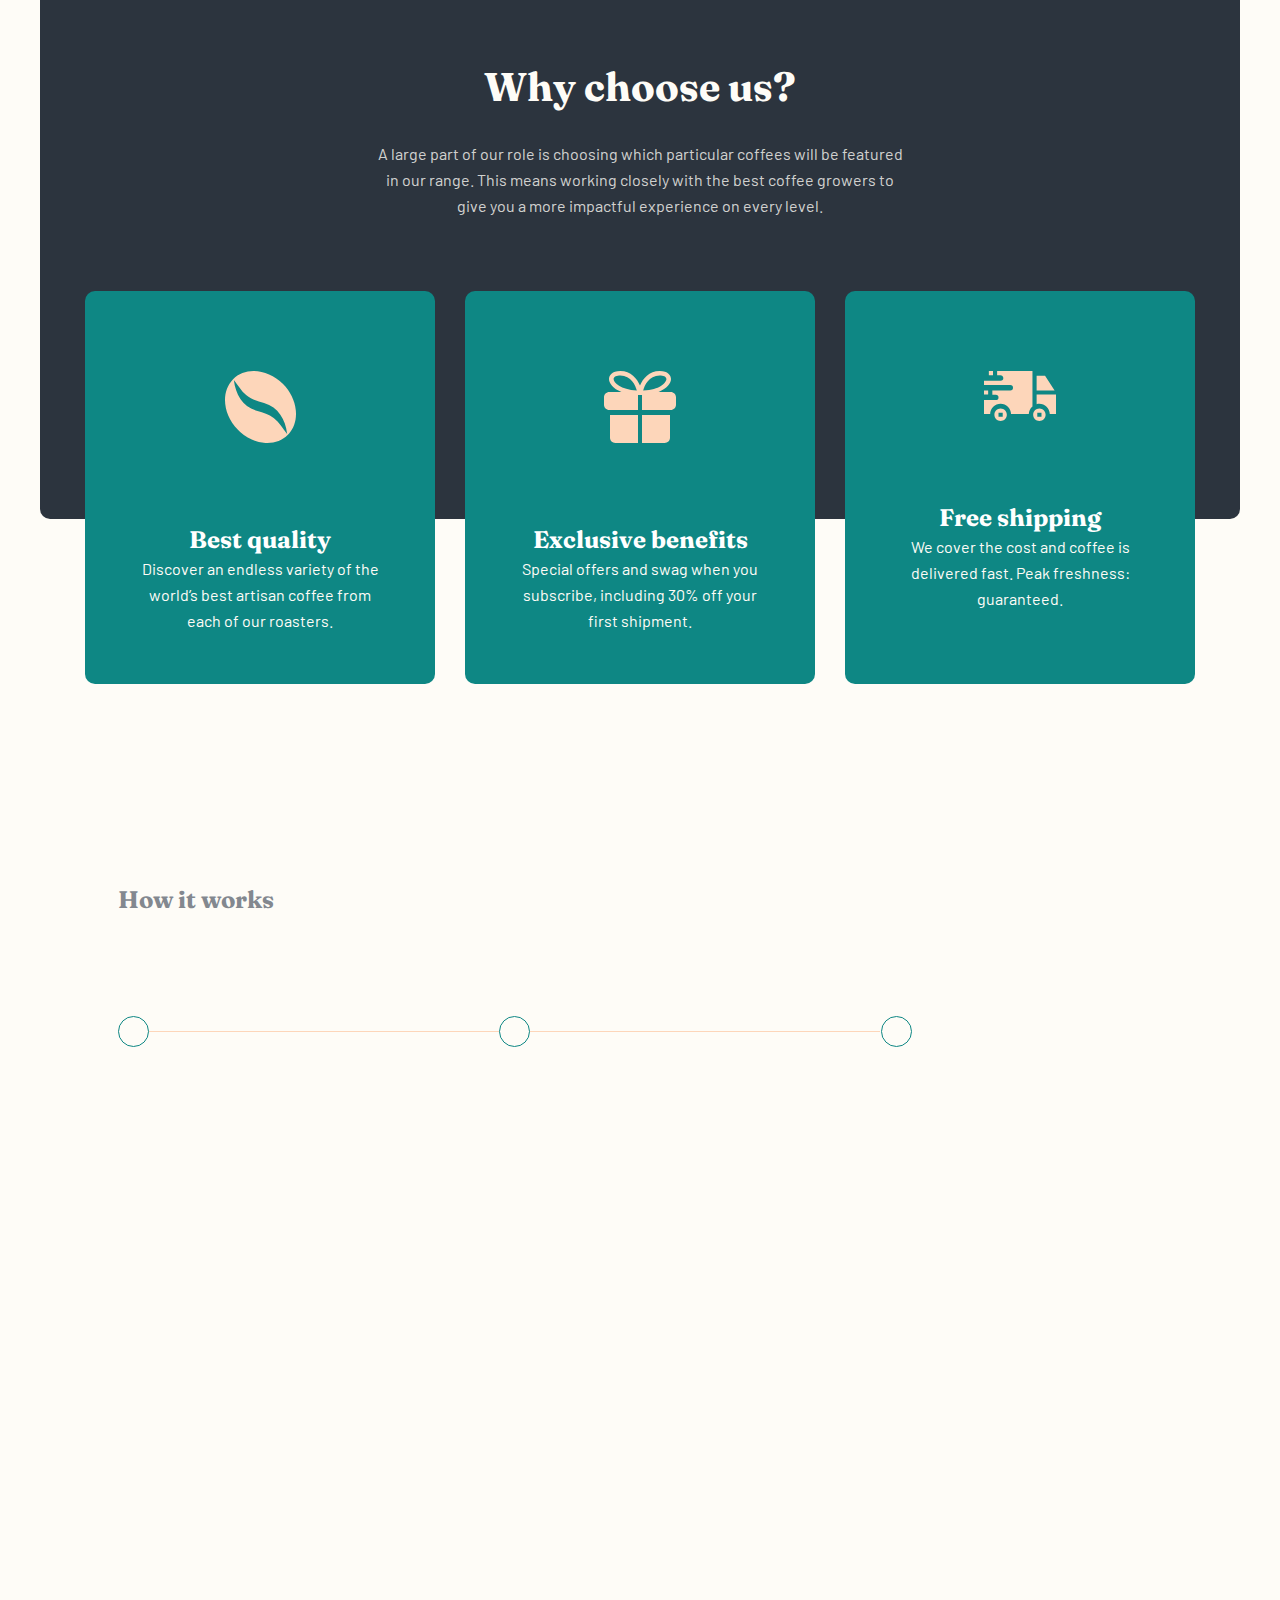
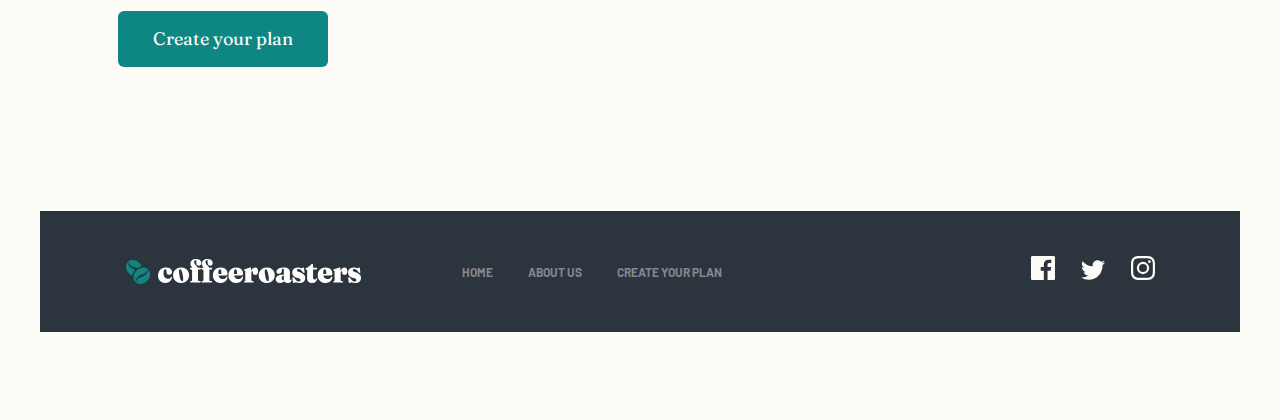
==== commit 6c46118e: "Re-enable animations" ====
--- a/index.html
+++ b/index.html
@@ -12,7 +12,7 @@
       href="https://fonts.googleapis.com/css2?family=Barlow:ital,wght@0,400;0,700;1,400;1,700&family=Fraunces:wght@900&display=swap"
       rel="stylesheet"
     />
-    <!-- <link href="https://unpkg.com/aos@2.3.1/dist/aos.css" rel="stylesheet"> -->
+    <link href="https://unpkg.com/aos@2.3.1/dist/aos.css" rel="stylesheet">
     <title>Frontend Mentor | Coffeeroasters subscription site</title>
   </head>
   <body>
@@ -205,11 +205,11 @@
     </div>
 
     <script src="./index.js"></script>
-    <!-- <script src="https://unpkg.com/aos@2.3.1/dist/aos.js"></script> -->
-    <!-- <script>
+    <script src="https://unpkg.com/aos@2.3.1/dist/aos.js"></script>
+    <script>
       AOS.init({
         once: true,
       });
-    </script> -->
+    </script>
   </body>
 </html>
--- a/css/style.css
+++ b/css/style.css
@@ -42,7 +42,7 @@
 }
 
 #our-collection {
-  padding: 214px 0 183px 0;
+  padding: 152px 0 204px 0;
 }
 
 #our-collection h2 {
@@ -77,6 +77,7 @@
 
 #our-collection .coffee img {
   max-width: 255px;
+  margin-bottom: 78px;
 }
 
 #our-collection .coffee h3 {
